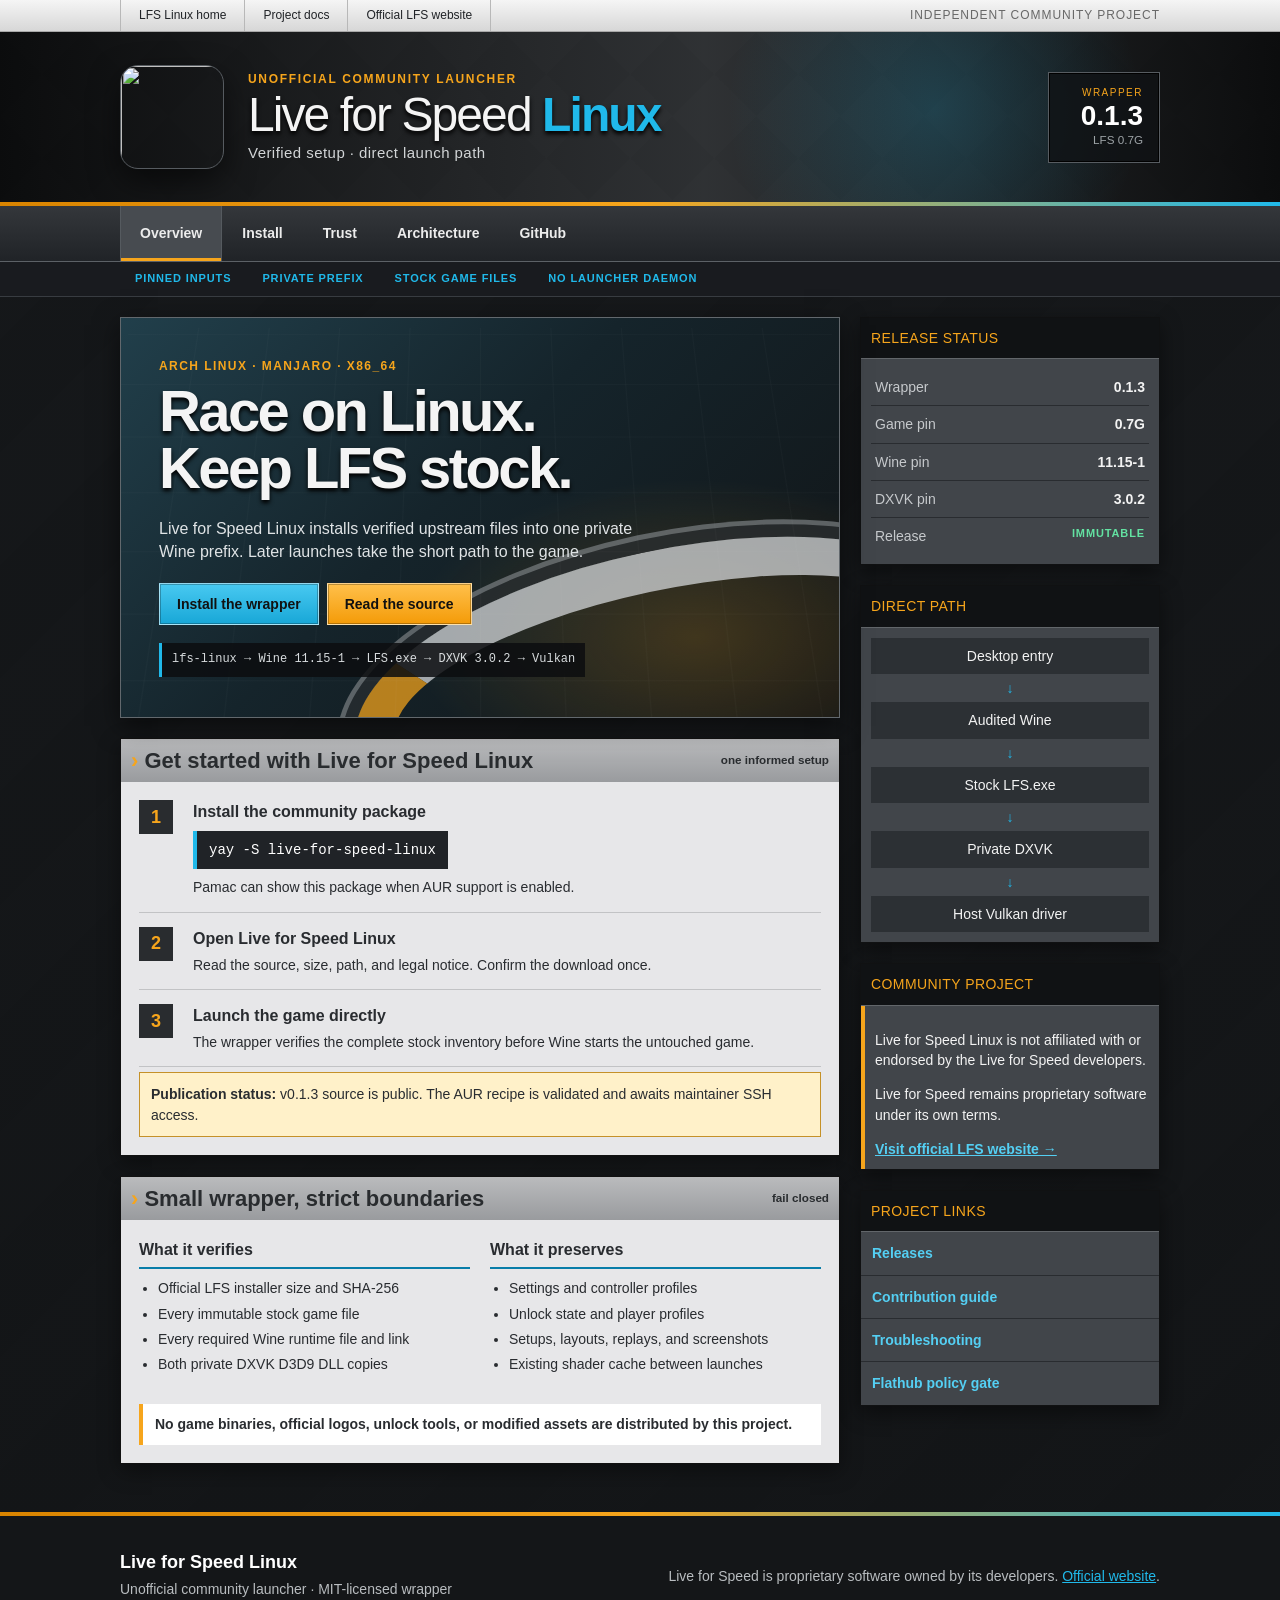
==== website/index.html @ 07928a51 "chore: finalize Live for Speed Linux identity" ====
<!doctype html>
<html lang="en">
<head>
  <meta charset="utf-8">
  <meta name="viewport" content="width=device-width, initial-scale=1">
  <meta name="description" content="Live for Speed Linux is an unofficial community launcher for the untouched Live for Speed build, with verified Wine and DXVK files.">
  <title>Live for Speed Linux — verified community launcher</title>
  <link rel="icon" href="icon.svg" type="image/svg+xml">
  <link rel="stylesheet" href="styles.css">
</head>
<body>
  <div class="utility-bar">
    <div class="shell utility-links">
      <a href="#top">LFS Linux home</a>
      <a href="https://github.com/mitzracing/live-for-speed-linux">Project docs</a>
      <a href="https://www.lfs.net/">Official LFS website</a>
      <span class="utility-note">Independent community project</span>
    </div>
  </div>

  <header class="masthead">
    <div class="shell masthead-inner">
      <a class="brand" href="#top" aria-label="Live for Speed Linux home">
        <img src="icon.svg" width="104" height="104" alt="">
        <span class="brand-copy">
          <span class="brand-kicker">Unofficial community launcher</span>
          <span class="brand-name">Live for Speed <strong>Linux</strong></span>
          <span class="brand-detail">Verified setup · direct launch path</span>
        </span>
      </a>
      <div class="release-chip" aria-label="Current release">
        <span>WRAPPER</span>
        <strong>0.1.3</strong>
        <small>LFS 0.7G</small>
      </div>
    </div>
  </header>
  <div class="accent-line" aria-hidden="true"></div>

  <nav class="primary-nav" aria-label="Primary navigation">
    <div class="shell nav-row">
      <a class="active" href="#top">Overview</a>
      <a href="#install">Install</a>
      <a href="#trust">Trust</a>
      <a href="https://github.com/mitzracing/live-for-speed-linux/blob/main/docs/ARCHITECTURE.md">Architecture</a>
      <a href="https://github.com/mitzracing/live-for-speed-linux">GitHub</a>
    </div>
  </nav>
  <nav class="sub-nav" aria-label="Project highlights">
    <div class="shell nav-row">
      <span>PINNED INPUTS</span>
      <span>PRIVATE PREFIX</span>
      <span>STOCK GAME FILES</span>
      <span>NO LAUNCHER DAEMON</span>
    </div>
  </nav>

  <main id="top" class="shell page-grid">
    <div class="main-column">
      <section class="race-card" aria-labelledby="hero-title">
        <div class="track-lines" aria-hidden="true"></div>
        <div class="hero-copy">
          <p class="eyebrow">Arch Linux · Manjaro · x86_64</p>
          <h1 id="hero-title">Race on Linux.<br>Keep LFS stock.</h1>
          <p>Live for Speed Linux installs verified upstream files into one private Wine prefix. Later launches take the short path to the game.</p>
          <div class="hero-actions">
            <a class="button blue" href="#install">Install the wrapper</a>
            <a class="button orange" href="https://github.com/mitzracing/live-for-speed-linux">Read the source</a>
          </div>
          <code class="route">lfs-linux → Wine 11.15-1 → LFS.exe → DXVK 3.0.2 → Vulkan</code>
        </div>
      </section>

      <section class="content-panel" id="install">
        <header class="panel-heading">
          <h2><span>›</span> Get started with Live for Speed Linux</h2>
          <small>one informed setup</small>
        </header>
        <div class="panel-body install-steps">
          <article>
            <span class="step-number">1</span>
            <div>
              <h3>Install the community package</h3>
              <pre><code>yay -S live-for-speed-linux</code></pre>
              <p>Pamac can show this package when AUR support is enabled.</p>
            </div>
          </article>
          <article>
            <span class="step-number">2</span>
            <div>
              <h3>Open Live for Speed Linux</h3>
              <p>Read the source, size, path, and legal notice. Confirm the download once.</p>
            </div>
          </article>
          <article>
            <span class="step-number">3</span>
            <div>
              <h3>Launch the game directly</h3>
              <p>The wrapper verifies the complete stock inventory before Wine starts the untouched game.</p>
            </div>
          </article>
          <p class="publication"><strong>Publication status:</strong> v0.1.3 source is public. The AUR recipe is validated and awaits maintainer SSH access.</p>
        </div>
      </section>

      <section class="content-panel" id="trust">
        <header class="panel-heading">
          <h2><span>›</span> Small wrapper, strict boundaries</h2>
          <small>fail closed</small>
        </header>
        <div class="panel-body boundary-grid">
          <div>
            <h3>What it verifies</h3>
            <ul>
              <li>Official LFS installer size and SHA-256</li>
              <li>Every immutable stock game file</li>
              <li>Every required Wine runtime file and link</li>
              <li>Both private DXVK D3D9 DLL copies</li>
            </ul>
          </div>
          <div>
            <h3>What it preserves</h3>
            <ul>
              <li>Settings and controller profiles</li>
              <li>Unlock state and player profiles</li>
              <li>Setups, layouts, replays, and screenshots</li>
              <li>Existing shader cache between launches</li>
            </ul>
          </div>
          <p class="boundary-note">No game binaries, official logos, unlock tools, or modified assets are distributed by this project.</p>
        </div>
      </section>
    </div>

    <aside class="side-column" aria-label="Project status">
      <section class="side-panel">
        <h2>RELEASE STATUS</h2>
        <div class="side-body status-list">
          <p><span>Wrapper</span><strong>0.1.3</strong></p>
          <p><span>Game pin</span><strong>0.7G</strong></p>
          <p><span>Wine pin</span><strong>11.15-1</strong></p>
          <p><span>DXVK pin</span><strong>3.0.2</strong></p>
          <p><span>Release</span><strong class="ok">IMMUTABLE</strong></p>
        </div>
      </section>

      <section class="side-panel">
        <h2>DIRECT PATH</h2>
        <div class="side-body path-list">
          <span>Desktop entry</span>
          <i aria-hidden="true">↓</i>
          <span>Audited Wine</span>
          <i aria-hidden="true">↓</i>
          <span>Stock LFS.exe</span>
          <i aria-hidden="true">↓</i>
          <span>Private DXVK</span>
          <i aria-hidden="true">↓</i>
          <span>Host Vulkan driver</span>
        </div>
      </section>

      <section class="side-panel legal-panel">
        <h2>COMMUNITY PROJECT</h2>
        <div class="side-body">
          <p>Live for Speed Linux is not affiliated with or endorsed by the Live for Speed developers.</p>
          <p>Live for Speed remains proprietary software under its own terms.</p>
          <a class="side-link" href="https://www.lfs.net/">Visit official LFS website →</a>
        </div>
      </section>

      <section class="side-panel">
        <h2>PROJECT LINKS</h2>
        <div class="side-body link-list">
          <a href="https://github.com/mitzracing/live-for-speed-linux/releases">Releases</a>
          <a href="https://github.com/mitzracing/live-for-speed-linux/blob/main/CONTRIBUTING.md">Contribution guide</a>
          <a href="https://github.com/mitzracing/live-for-speed-linux/blob/main/docs/TROUBLESHOOTING.md">Troubleshooting</a>
          <a href="https://github.com/mitzracing/live-for-speed-linux/blob/main/docs/FLATHUB.md">Flathub policy gate</a>
        </div>
      </section>
    </aside>
  </main>

  <footer>
    <div class="accent-line" aria-hidden="true"></div>
    <div class="shell footer-inner">
      <div>
        <strong>Live for Speed Linux</strong>
        <p>Unofficial community launcher · MIT-licensed wrapper</p>
      </div>
      <p>Live for Speed is proprietary software owned by its developers. <a href="https://www.lfs.net/">Official website</a>.</p>
    </div>
  </footer>
</body>
</html>
---- website/styles.css ----
:root {
  color-scheme: dark;
  --orange: #f6a51c;
  --orange-deep: #d98400;
  --cyan: #20b9ea;
  --cyan-deep: #087da9;
  --ink: #181a1d;
  --ink-soft: #24272b;
  --line: #555b61;
  --paper: #e7e7e9;
  --paper-dark: #a7a8aa;
  --text: #292c30;
  --muted: #777d83;
  --shell: 1040px;
}

* { box-sizing: border-box; }
html { scroll-behavior: smooth; }
body {
  margin: 0;
  background:
    linear-gradient(rgba(18, 20, 22, .88), rgba(18, 20, 22, .96)),
    repeating-linear-gradient(135deg, #31353a 0 80px, #282c30 80px 160px);
  color: #f4f4f4;
  font-family: Arial, Helvetica, sans-serif;
  font-size: 14px;
  line-height: 1.45;
}
a { color: inherit; }
.shell { width: min(calc(100% - 32px), var(--shell)); margin-inline: auto; }

.utility-bar {
  min-height: 31px;
  background: linear-gradient(#f5f5f5, #d7d7d7);
  border-bottom: 1px solid #a8a8a8;
  color: #202327;
  font-size: 12px;
}
.utility-links { display: flex; align-items: center; min-height: 31px; }
.utility-links a { padding: 7px 18px; border-right: 1px solid #b8b8b8; text-decoration: none; }
.utility-links a:first-child { border-left: 1px solid #b8b8b8; }
.utility-links a:hover, .utility-links a:focus-visible { background: #fff; color: #006c95; }
.utility-note { margin-left: auto; color: #686868; text-transform: uppercase; letter-spacing: .08em; }

.masthead {
  position: relative;
  overflow: hidden;
  background:
    linear-gradient(90deg, rgba(10, 11, 12, .95), rgba(48, 51, 54, .82) 55%, rgba(11, 12, 13, .96)),
    conic-gradient(from 45deg at 50% 50%, #222 0 25%, #2b2b2b 0 50%, #222 0 75%, #2b2b2b 0);
  background-size: auto, 84px 84px;
}
.masthead::after {
  position: absolute;
  inset: 0;
  background: radial-gradient(circle at 73% 45%, rgba(32, 185, 234, .2), transparent 22%);
  content: "";
  pointer-events: none;
}
.masthead-inner { position: relative; z-index: 1; display: flex; min-height: 170px; align-items: center; justify-content: space-between; }
.brand { display: flex; align-items: center; gap: 24px; text-decoration: none; }
.brand img { flex: 0 0 auto; border: 1px solid #565b60; border-radius: 18px; box-shadow: 0 12px 30px #0008; }
.brand-copy { display: grid; gap: 3px; }
.brand-kicker { color: var(--orange); font-size: 12px; font-weight: 700; letter-spacing: .14em; text-transform: uppercase; }
.brand-name { font-size: clamp(30px, 5vw, 48px); font-weight: 300; letter-spacing: -.04em; line-height: 1; text-shadow: 0 3px 4px #000; }
.brand-name strong { color: var(--cyan); font-weight: 800; }
.brand-detail { color: #d2d5d7; font-size: 15px; letter-spacing: .03em; }
.release-chip {
  display: grid;
  min-width: 112px;
  padding: 13px 16px;
  border: 1px solid #575c61;
  background: #101214cc;
  box-shadow: inset 0 0 0 1px #000;
  text-align: right;
}
.release-chip span { color: var(--orange); font-size: 10px; letter-spacing: .15em; }
.release-chip strong { color: #fff; font-size: 28px; line-height: 1.1; }
.release-chip small { color: #9da3a7; }
.accent-line { height: 4px; background: linear-gradient(90deg, var(--orange-deep), var(--orange) 50%, var(--cyan)); }

.primary-nav { background: linear-gradient(#34373b, #202327); border-bottom: 1px solid #5c6166; }
.nav-row { display: flex; align-items: stretch; }
.primary-nav a {
  padding: 17px 19px;
  border-inline: 1px solid transparent;
  color: #ececec;
  font-weight: 700;
  text-decoration: none;
}
.primary-nav a:hover, .primary-nav a:focus-visible, .primary-nav a.active {
  border-color: #555a5f;
  background: #474b50;
}
.primary-nav a.active { box-shadow: inset 0 -3px var(--orange); }
.sub-nav { background: #191b1f; border-bottom: 1px solid #383c41; }
.sub-nav .nav-row { gap: 31px; padding: 9px 15px; color: var(--cyan); font-size: 11px; font-weight: 700; letter-spacing: .08em; }

.page-grid { display: grid; grid-template-columns: minmax(0, 720px) 300px; gap: 20px; padding-block: 20px 48px; }
.main-column, .side-column { display: grid; align-content: start; gap: 20px; }
.race-card {
  position: relative;
  min-height: 330px;
  overflow: hidden;
  border: 1px solid #62686d;
  background:
    radial-gradient(ellipse at 80% 80%, rgba(246, 165, 28, .2), transparent 35%),
    linear-gradient(135deg, #213f4b, #15242b 45%, #111416);
  box-shadow: 0 8px 24px #0008;
}
.race-card::before {
  position: absolute;
  width: 560px;
  height: 185px;
  right: -150px;
  bottom: -98px;
  border: 40px solid #dadde0;
  border-left-color: var(--orange);
  border-radius: 50%;
  box-shadow: 0 0 0 13px #2a2e31, 0 0 0 18px #787d80;
  content: "";
  transform: rotate(-12deg);
  opacity: .72;
}
.track-lines {
  position: absolute;
  inset: 0;
  background:
    repeating-linear-gradient(90deg, transparent 0 71px, rgba(255,255,255,.04) 72px),
    repeating-linear-gradient(0deg, transparent 0 55px, rgba(255,255,255,.035) 56px);
  transform: perspective(500px) rotateX(14deg) scale(1.08);
}
.hero-copy { position: relative; z-index: 1; width: min(570px, 90%); padding: 40px 38px; }
.eyebrow { margin: 0 0 8px; color: var(--orange); font-size: 12px; font-weight: 800; letter-spacing: .12em; text-transform: uppercase; }
h1 { margin: 0; font-size: clamp(36px, 7vw, 58px); letter-spacing: -.045em; line-height: .98; text-shadow: 0 3px 4px #000; }
.hero-copy > p:not(.eyebrow) { max-width: 520px; margin: 20px 0; color: #e0e4e6; font-size: 16px; }
.hero-actions { display: flex; flex-wrap: wrap; gap: 8px; }
.button { padding: 10px 17px; border: 1px solid #fff8; box-shadow: inset 0 0 0 1px #0004; color: #111; font-weight: 800; text-decoration: none; }
.button.blue { background: linear-gradient(#48c9f1, #18a7d7); }
.button.orange { background: linear-gradient(#ffc04b, #f49b08); }
.button:hover, .button:focus-visible { filter: brightness(1.12); }
.route { display: block; width: max-content; max-width: 100%; margin-top: 18px; padding: 8px 10px; overflow-x: auto; border-left: 3px solid var(--cyan); background: #0c0e10d9; color: #d8dcde; font-size: 12px; }

.content-panel { border: 1px solid #111; box-shadow: 0 7px 20px #0006; }
.panel-heading { display: flex; min-height: 43px; align-items: center; justify-content: space-between; padding: 6px 10px; background: linear-gradient(#babbbd, #999b9e); color: #292c2f; }
.panel-heading h2 { margin: 0; font-size: 22px; line-height: 1.15; }
.panel-heading h2 span { color: var(--orange); }
.panel-heading small { font-weight: 700; }
.panel-body { padding: 18px; background: var(--paper); color: var(--text); }
.install-steps { display: grid; gap: 0; }
.install-steps article { display: grid; grid-template-columns: 42px 1fr; gap: 12px; padding: 14px 0; border-bottom: 1px solid #c2c3c5; }
.install-steps article:first-child { padding-top: 0; }
.step-number { display: grid; width: 34px; height: 34px; place-items: center; background: #292c2f; color: var(--orange); font-size: 18px; font-weight: 800; }
.panel-body h3 { margin: 0 0 5px; font-size: 16px; }
.panel-body p { margin: 5px 0 0; }
pre { width: max-content; max-width: 100%; margin: 8px 0; padding: 9px 12px; overflow-x: auto; border-left: 4px solid var(--cyan); background: #202327; color: #fff; }
.publication { padding: 11px; border: 1px solid #c59128; background: #fff1c9; }
.boundary-grid { display: grid; grid-template-columns: 1fr 1fr; gap: 20px; }
.boundary-grid h3 { border-bottom: 2px solid var(--cyan-deep); padding-bottom: 6px; }
.boundary-grid ul { margin: 9px 0 0; padding-left: 19px; }
.boundary-grid li { margin-block: 5px; }
.boundary-note { grid-column: 1 / -1; padding: 10px 12px; border-left: 4px solid var(--orange); background: #fff; font-weight: 700; }

.side-panel { border: 1px solid #101112; box-shadow: 0 7px 20px #0007; }
.side-panel h2 { margin: 0; padding: 10px; border-bottom: 1px solid #62666a; background: #101214; color: var(--orange); font-size: 14px; font-weight: 500; letter-spacing: .03em; }
.side-body { padding: 10px; background: #41454a; color: #f3f3f3; }
.status-list p { display: flex; justify-content: space-between; margin: 0; padding: 8px 4px; border-bottom: 1px solid #292c30; }
.status-list p:last-child { border: 0; }
.status-list span { color: #c6c9cc; }
.status-list .ok { color: #63e2a2; font-size: 11px; letter-spacing: .08em; }
.path-list { display: grid; justify-items: center; gap: 4px; }
.path-list span { width: 100%; padding: 8px; background: #2c3034; text-align: center; }
.path-list i { color: var(--cyan); font-style: normal; }
.legal-panel .side-body { border-left: 4px solid var(--orange); }
.side-link, .link-list a { color: #54cff3; font-weight: 700; }
.link-list { display: grid; padding: 0; }
.link-list a { padding: 11px; border-bottom: 1px solid #292c30; text-decoration: none; }
.link-list a:last-child { border-bottom: 0; }
.link-list a:hover, .link-list a:focus-visible { background: #50555a; color: #fff; }

footer { background: #141618; }
.footer-inner { display: flex; min-height: 120px; align-items: center; justify-content: space-between; gap: 30px; color: #b9bdc0; }
.footer-inner strong { color: #fff; font-size: 18px; }
.footer-inner p { max-width: 520px; margin: 4px 0; }
.footer-inner a { color: var(--cyan); }

:focus-visible { outline: 3px solid #fff; outline-offset: 3px; }
@media (max-width: 760px) {
  .page-grid { grid-template-columns: 1fr; }
  .side-column { grid-template-columns: repeat(2, minmax(0, 1fr)); }
  .utility-note { display: none; }
  .sub-nav .nav-row { overflow-x: auto; white-space: nowrap; }
}
@media (max-width: 640px) {
  .shell { width: min(calc(100% - 20px), var(--shell)); }
  .utility-links a { padding-inline: 8px; }
  .utility-links a:first-child { display: none; }
  .masthead-inner { min-height: 140px; }
  .brand { gap: 12px; }
  .brand img { width: 66px; height: 66px; border-radius: 12px; }
  .brand-kicker, .brand-detail { font-size: 9px; }
  .brand-name { font-size: clamp(23px, 8vw, 34px); }
  .release-chip { display: none; }
  .primary-nav .nav-row { overflow-x: auto; }
  .primary-nav a { flex: 0 0 auto; padding: 13px 14px; }
  .sub-nav .nav-row { gap: 20px; }
  .page-grid { padding-top: 10px; }
  .race-card { min-height: 370px; }
  .hero-copy { width: 100%; padding: 32px 22px; }
  h1 { font-size: 43px; }
  .route { font-size: 10px; }
  .panel-heading { align-items: flex-start; }
  .panel-heading h2 { font-size: 18px; }
  .panel-heading small { display: none; }
  .boundary-grid, .side-column { grid-template-columns: 1fr; }
  .footer-inner { display: grid; padding-block: 28px; }
}
@media (prefers-reduced-motion: reduce) {
  html { scroll-behavior: auto; }
  *, *::before, *::after { transition: none !important; }
}
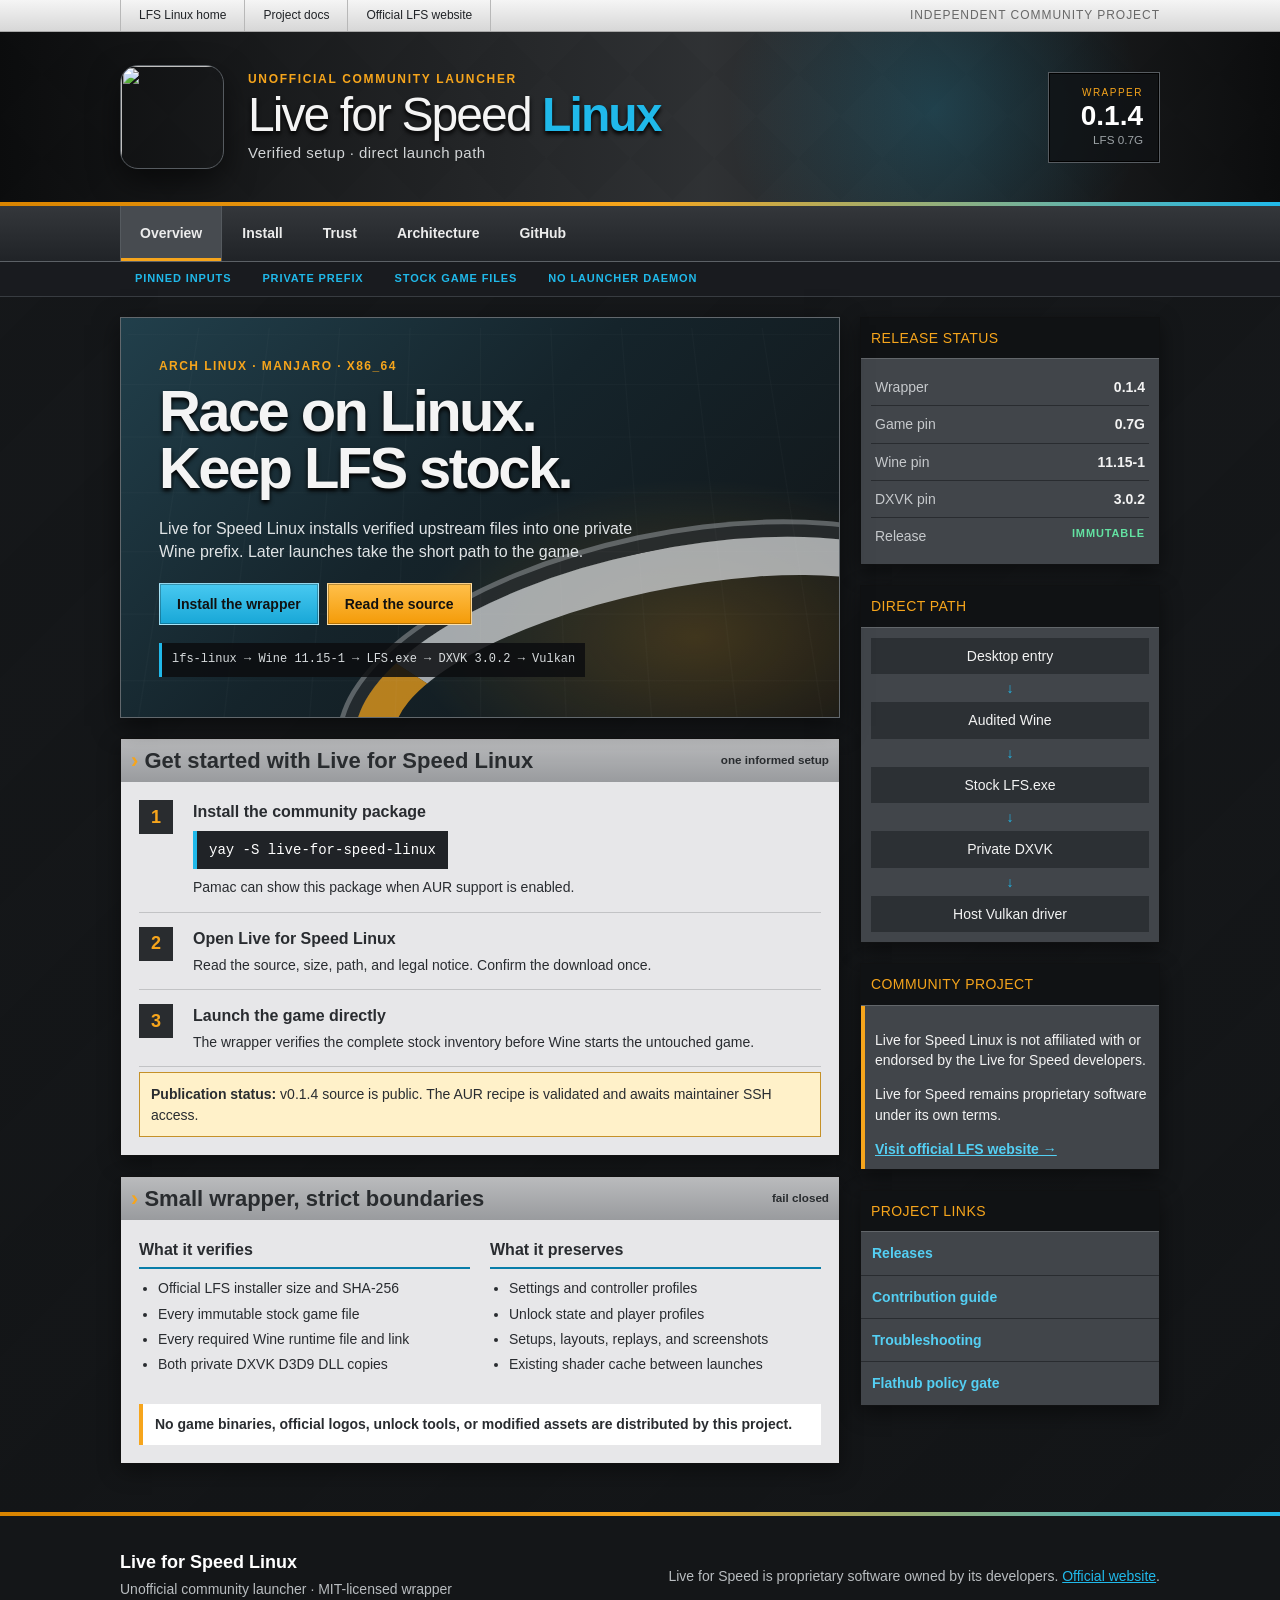
==== commit 09e5acca: "chore: add Velocity L icon" ====
--- a/website/index.html
+++ b/website/index.html
@@ -30,7 +30,7 @@
       </a>
       <div class="release-chip" aria-label="Current release">
         <span>WRAPPER</span>
-        <strong>0.1.3</strong>
+        <strong>0.1.4</strong>
         <small>LFS 0.7G</small>
       </div>
     </div>
@@ -99,7 +99,7 @@
               <p>The wrapper verifies the complete stock inventory before Wine starts the untouched game.</p>
             </div>
           </article>
-          <p class="publication"><strong>Publication status:</strong> v0.1.3 source is public. The AUR recipe is validated and awaits maintainer SSH access.</p>
+          <p class="publication"><strong>Publication status:</strong> v0.1.4 source is public. The AUR recipe is validated and awaits maintainer SSH access.</p>
         </div>
       </section>
 
@@ -136,7 +136,7 @@
       <section class="side-panel">
         <h2>RELEASE STATUS</h2>
         <div class="side-body status-list">
-          <p><span>Wrapper</span><strong>0.1.3</strong></p>
+          <p><span>Wrapper</span><strong>0.1.4</strong></p>
           <p><span>Game pin</span><strong>0.7G</strong></p>
           <p><span>Wine pin</span><strong>11.15-1</strong></p>
           <p><span>DXVK pin</span><strong>3.0.2</strong></p>
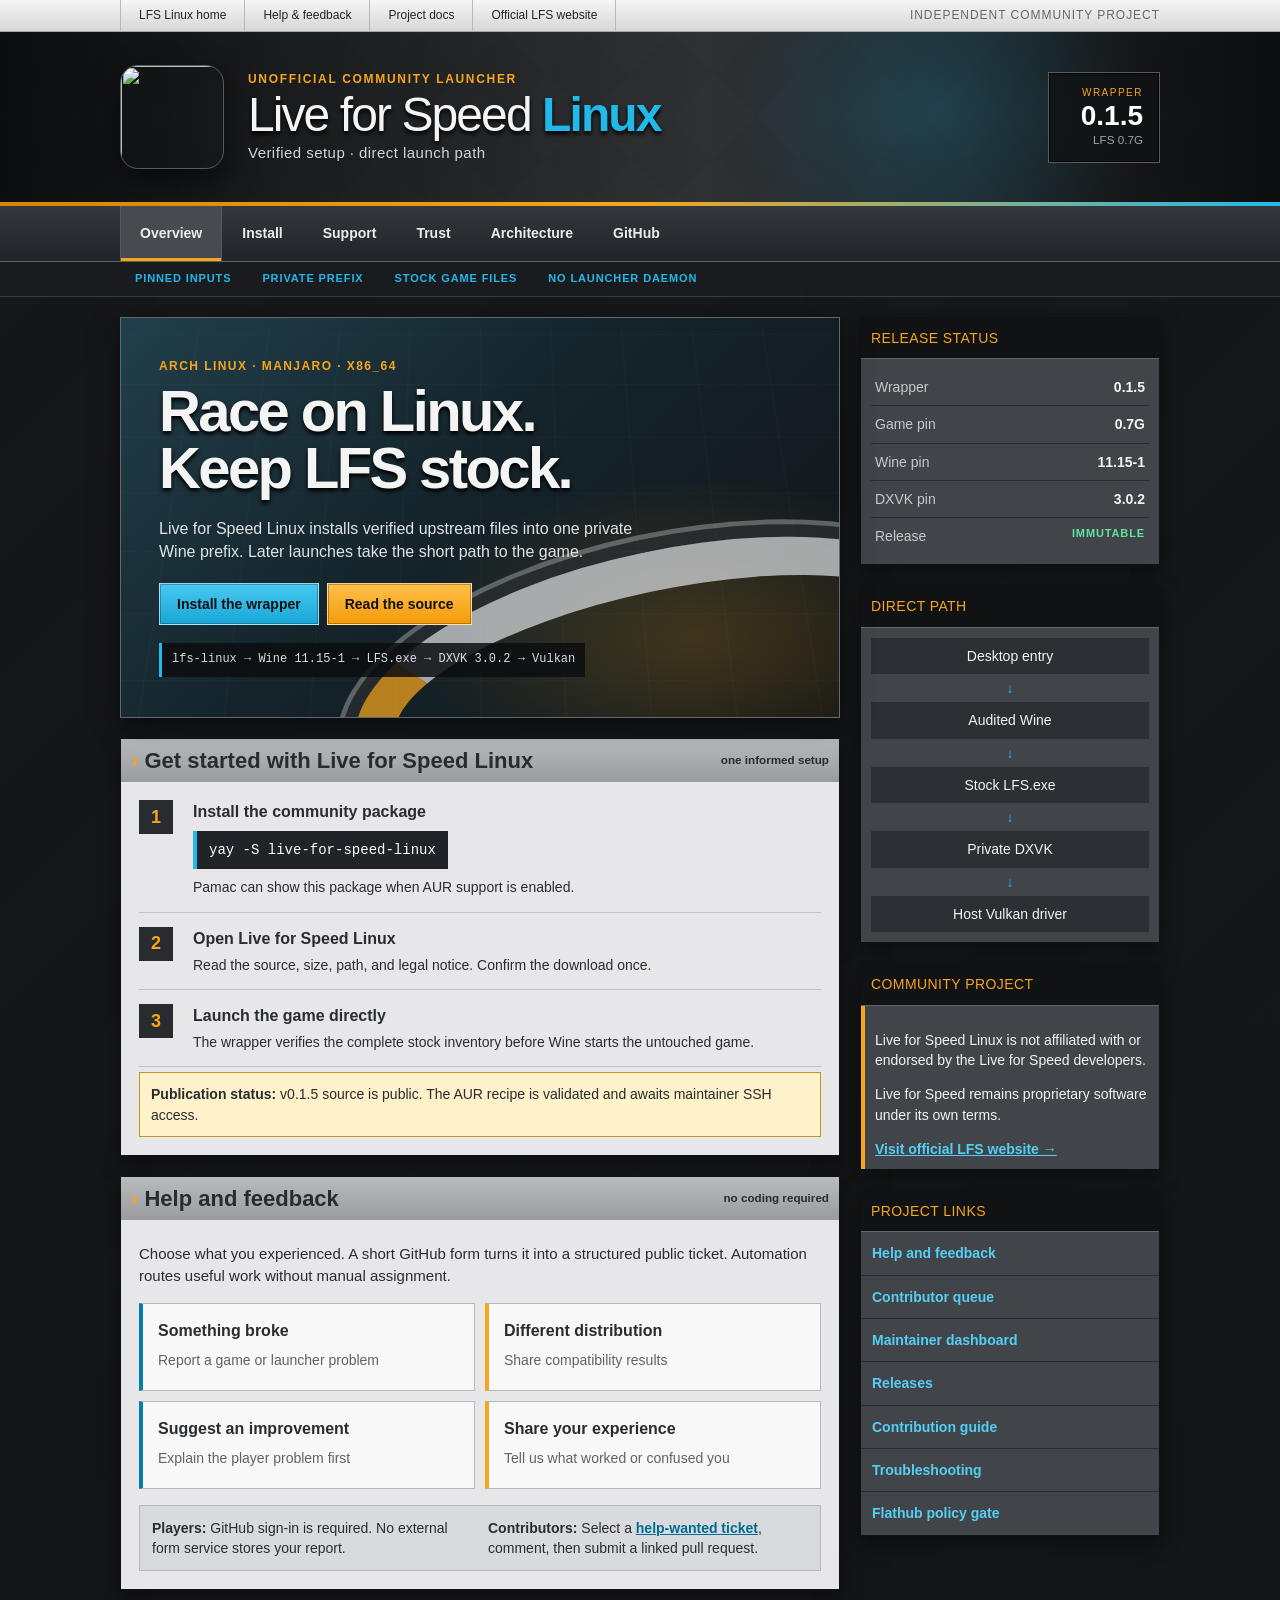
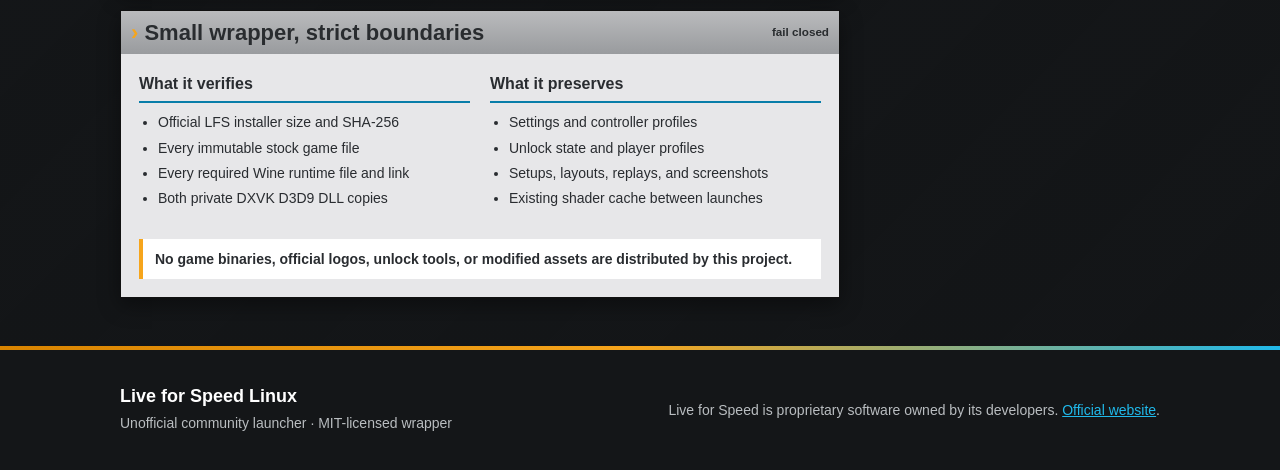
==== commit 03874b30: "feat: add GitHub-native support queue" ====
--- a/website/index.html
+++ b/website/index.html
@@ -12,6 +12,7 @@
   <div class="utility-bar">
     <div class="shell utility-links">
       <a href="#top">LFS Linux home</a>
+      <a href="#support">Help &amp; feedback</a>
       <a href="https://github.com/mitzracing/live-for-speed-linux">Project docs</a>
       <a href="https://www.lfs.net/">Official LFS website</a>
       <span class="utility-note">Independent community project</span>
@@ -30,7 +31,7 @@
       </a>
       <div class="release-chip" aria-label="Current release">
         <span>WRAPPER</span>
-        <strong>0.1.4</strong>
+        <strong>0.1.5</strong>
         <small>LFS 0.7G</small>
       </div>
     </div>
@@ -41,6 +42,7 @@
     <div class="shell nav-row">
       <a class="active" href="#top">Overview</a>
       <a href="#install">Install</a>
+      <a href="#support">Support</a>
       <a href="#trust">Trust</a>
       <a href="https://github.com/mitzracing/live-for-speed-linux/blob/main/docs/ARCHITECTURE.md">Architecture</a>
       <a href="https://github.com/mitzracing/live-for-speed-linux">GitHub</a>
@@ -99,7 +101,39 @@
               <p>The wrapper verifies the complete stock inventory before Wine starts the untouched game.</p>
             </div>
           </article>
-          <p class="publication"><strong>Publication status:</strong> v0.1.4 source is public. The AUR recipe is validated and awaits maintainer SSH access.</p>
+          <p class="publication"><strong>Publication status:</strong> v0.1.5 source is public. The AUR recipe is validated and awaits maintainer SSH access.</p>
+        </div>
+      </section>
+
+      <section class="content-panel" id="support">
+        <header class="panel-heading">
+          <h2><span>›</span> Help and feedback</h2>
+          <small>no coding required</small>
+        </header>
+        <div class="panel-body support-body">
+          <p class="support-lede">Choose what you experienced. A short GitHub form turns it into a structured public ticket. Automation routes useful work without manual assignment.</p>
+          <div class="support-grid">
+            <a class="support-card" href="https://github.com/mitzracing/live-for-speed-linux/issues/new?template=bug.yml">
+              <strong>Something broke</strong>
+              <span>Report a game or launcher problem</span>
+            </a>
+            <a class="support-card" href="https://github.com/mitzracing/live-for-speed-linux/issues/new?template=compatibility.yml">
+              <strong>Different distribution</strong>
+              <span>Share compatibility results</span>
+            </a>
+            <a class="support-card" href="https://github.com/mitzracing/live-for-speed-linux/issues/new?template=feature.yml">
+              <strong>Suggest an improvement</strong>
+              <span>Explain the player problem first</span>
+            </a>
+            <a class="support-card" href="https://github.com/mitzracing/live-for-speed-linux/issues/new?template=feedback.yml">
+              <strong>Share your experience</strong>
+              <span>Tell us what worked or confused you</span>
+            </a>
+          </div>
+          <div class="queue-strip">
+            <p><strong>Players:</strong> GitHub sign-in is required. No external form service stores your report.</p>
+            <p><strong>Contributors:</strong> Select a <a href="https://github.com/mitzracing/live-for-speed-linux/issues?q=is%3Aissue+is%3Aopen+label%3A%22help+wanted%22">help-wanted ticket</a>, comment, then submit a linked pull request.</p>
+          </div>
         </div>
       </section>
 
@@ -136,7 +170,7 @@
       <section class="side-panel">
         <h2>RELEASE STATUS</h2>
         <div class="side-body status-list">
-          <p><span>Wrapper</span><strong>0.1.4</strong></p>
+          <p><span>Wrapper</span><strong>0.1.5</strong></p>
           <p><span>Game pin</span><strong>0.7G</strong></p>
           <p><span>Wine pin</span><strong>11.15-1</strong></p>
           <p><span>DXVK pin</span><strong>3.0.2</strong></p>
@@ -171,6 +205,9 @@
       <section class="side-panel">
         <h2>PROJECT LINKS</h2>
         <div class="side-body link-list">
+          <a href="https://github.com/mitzracing/live-for-speed-linux/blob/main/SUPPORT.md">Help and feedback</a>
+          <a href="https://github.com/mitzracing/live-for-speed-linux/issues?q=is%3Aissue+is%3Aopen+label%3A%22help+wanted%22">Contributor queue</a>
+          <a href="https://github.com/mitzracing/live-for-speed-linux/blob/main/docs/TRIAGE.md">Maintainer dashboard</a>
           <a href="https://github.com/mitzracing/live-for-speed-linux/releases">Releases</a>
           <a href="https://github.com/mitzracing/live-for-speed-linux/blob/main/CONTRIBUTING.md">Contribution guide</a>
           <a href="https://github.com/mitzracing/live-for-speed-linux/blob/main/docs/TROUBLESHOOTING.md">Troubleshooting</a>
--- a/website/styles.css
+++ b/website/styles.css
@@ -155,6 +155,17 @@
 .panel-body p { margin: 5px 0 0; }
 pre { width: max-content; max-width: 100%; margin: 8px 0; padding: 9px 12px; overflow-x: auto; border-left: 4px solid var(--cyan); background: #202327; color: #fff; }
 .publication { padding: 11px; border: 1px solid #c59128; background: #fff1c9; }
+.support-body { display: grid; gap: 16px; }
+.support-lede { margin: 0; font-size: 15px; }
+.support-grid { display: grid; grid-template-columns: 1fr 1fr; gap: 10px; }
+.support-card { display: grid; gap: 4px; min-height: 88px; padding: 15px; border: 1px solid #b6b8bb; border-left: 4px solid var(--cyan-deep); background: #f8f8f9; color: var(--text); text-decoration: none; }
+.support-card:nth-child(2n) { border-left-color: var(--orange); }
+.support-card strong { font-size: 16px; }
+.support-card span { color: #5e646a; }
+.support-card:hover, .support-card:focus-visible { border-color: var(--cyan-deep); background: #fff; transform: translateY(-1px); }
+.queue-strip { display: grid; grid-template-columns: 1fr 1fr; gap: 16px; padding: 12px; border: 1px solid #b7b9bc; background: #d8dade; }
+.queue-strip p { margin: 0; }
+.queue-strip a { color: #006b91; font-weight: 700; }
 .boundary-grid { display: grid; grid-template-columns: 1fr 1fr; gap: 20px; }
 .boundary-grid h3 { border-bottom: 2px solid var(--cyan-deep); padding-bottom: 6px; }
 .boundary-grid ul { margin: 9px 0 0; padding-left: 19px; }
@@ -212,7 +223,7 @@
   .panel-heading { align-items: flex-start; }
   .panel-heading h2 { font-size: 18px; }
   .panel-heading small { display: none; }
-  .boundary-grid, .side-column { grid-template-columns: 1fr; }
+  .support-grid, .queue-strip, .boundary-grid, .side-column { grid-template-columns: 1fr; }
   .footer-inner { display: grid; padding-block: 28px; }
 }
 @media (prefers-reduced-motion: reduce) {
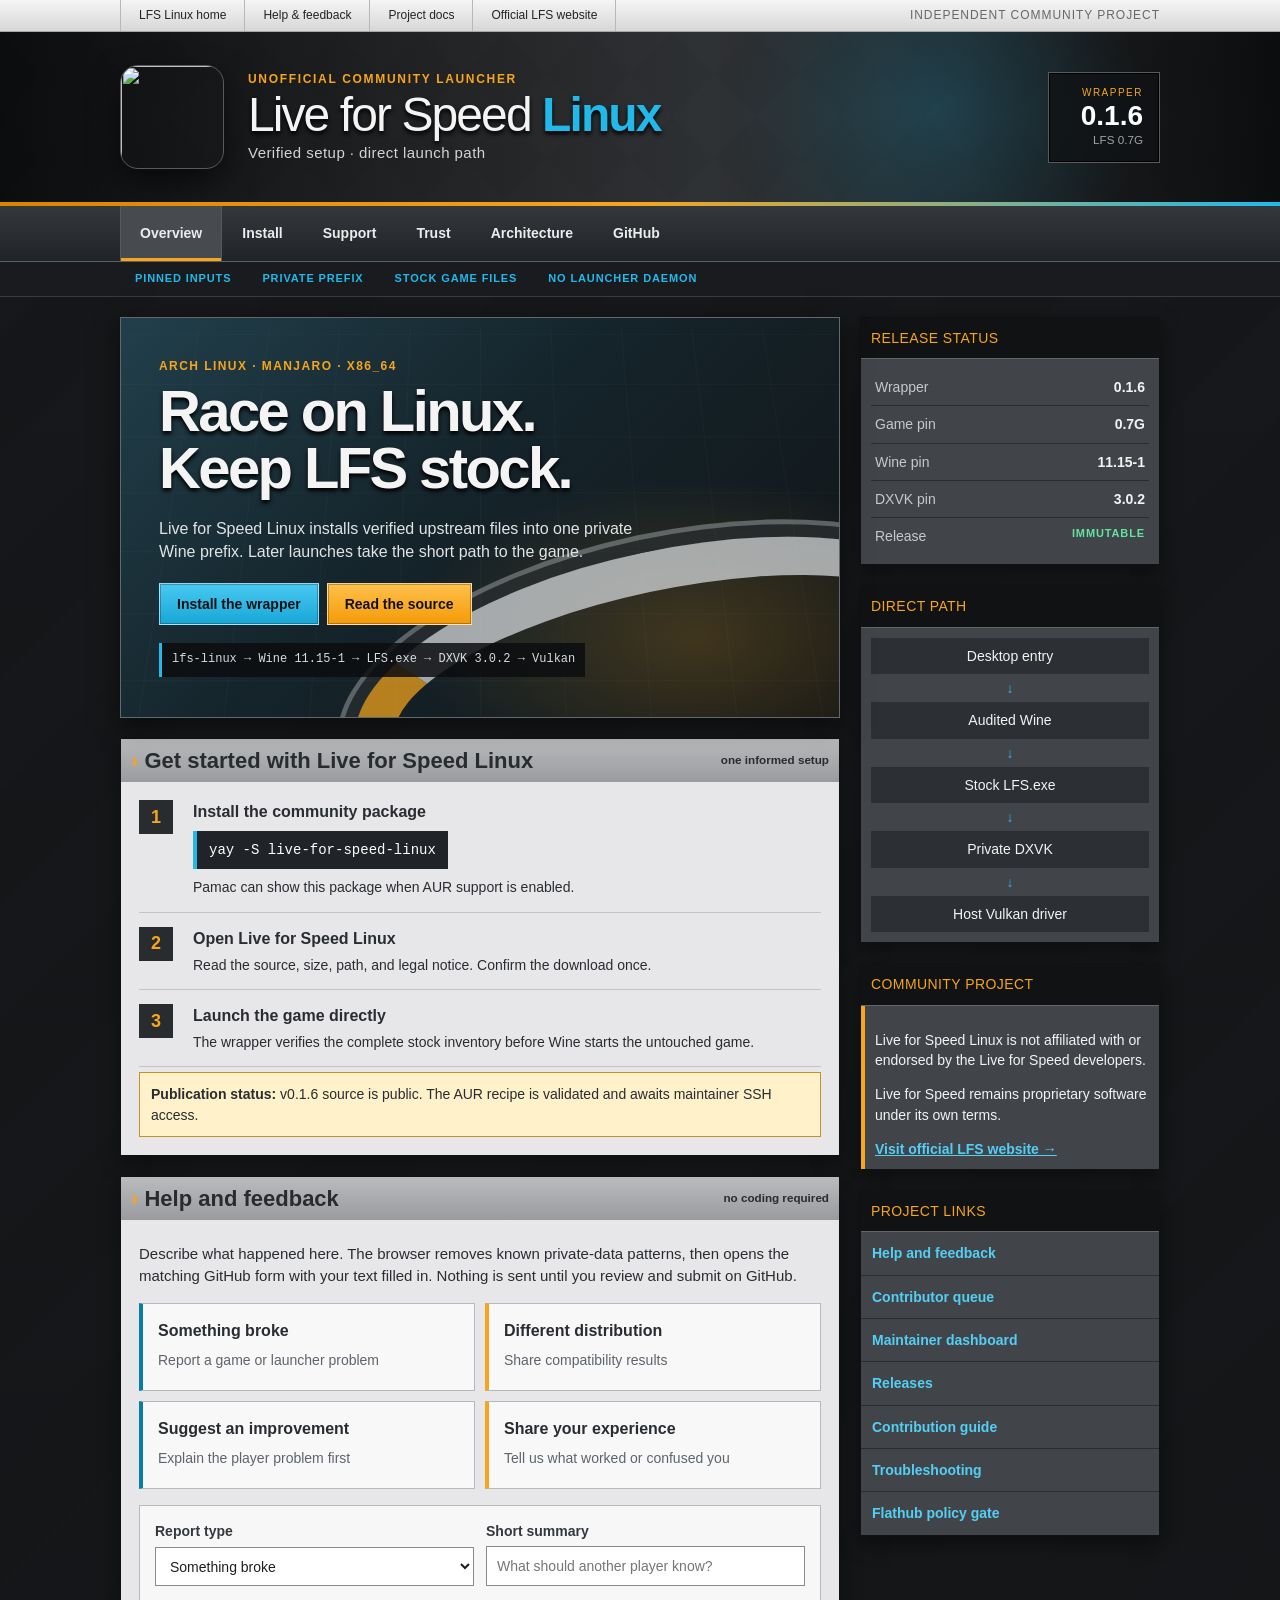
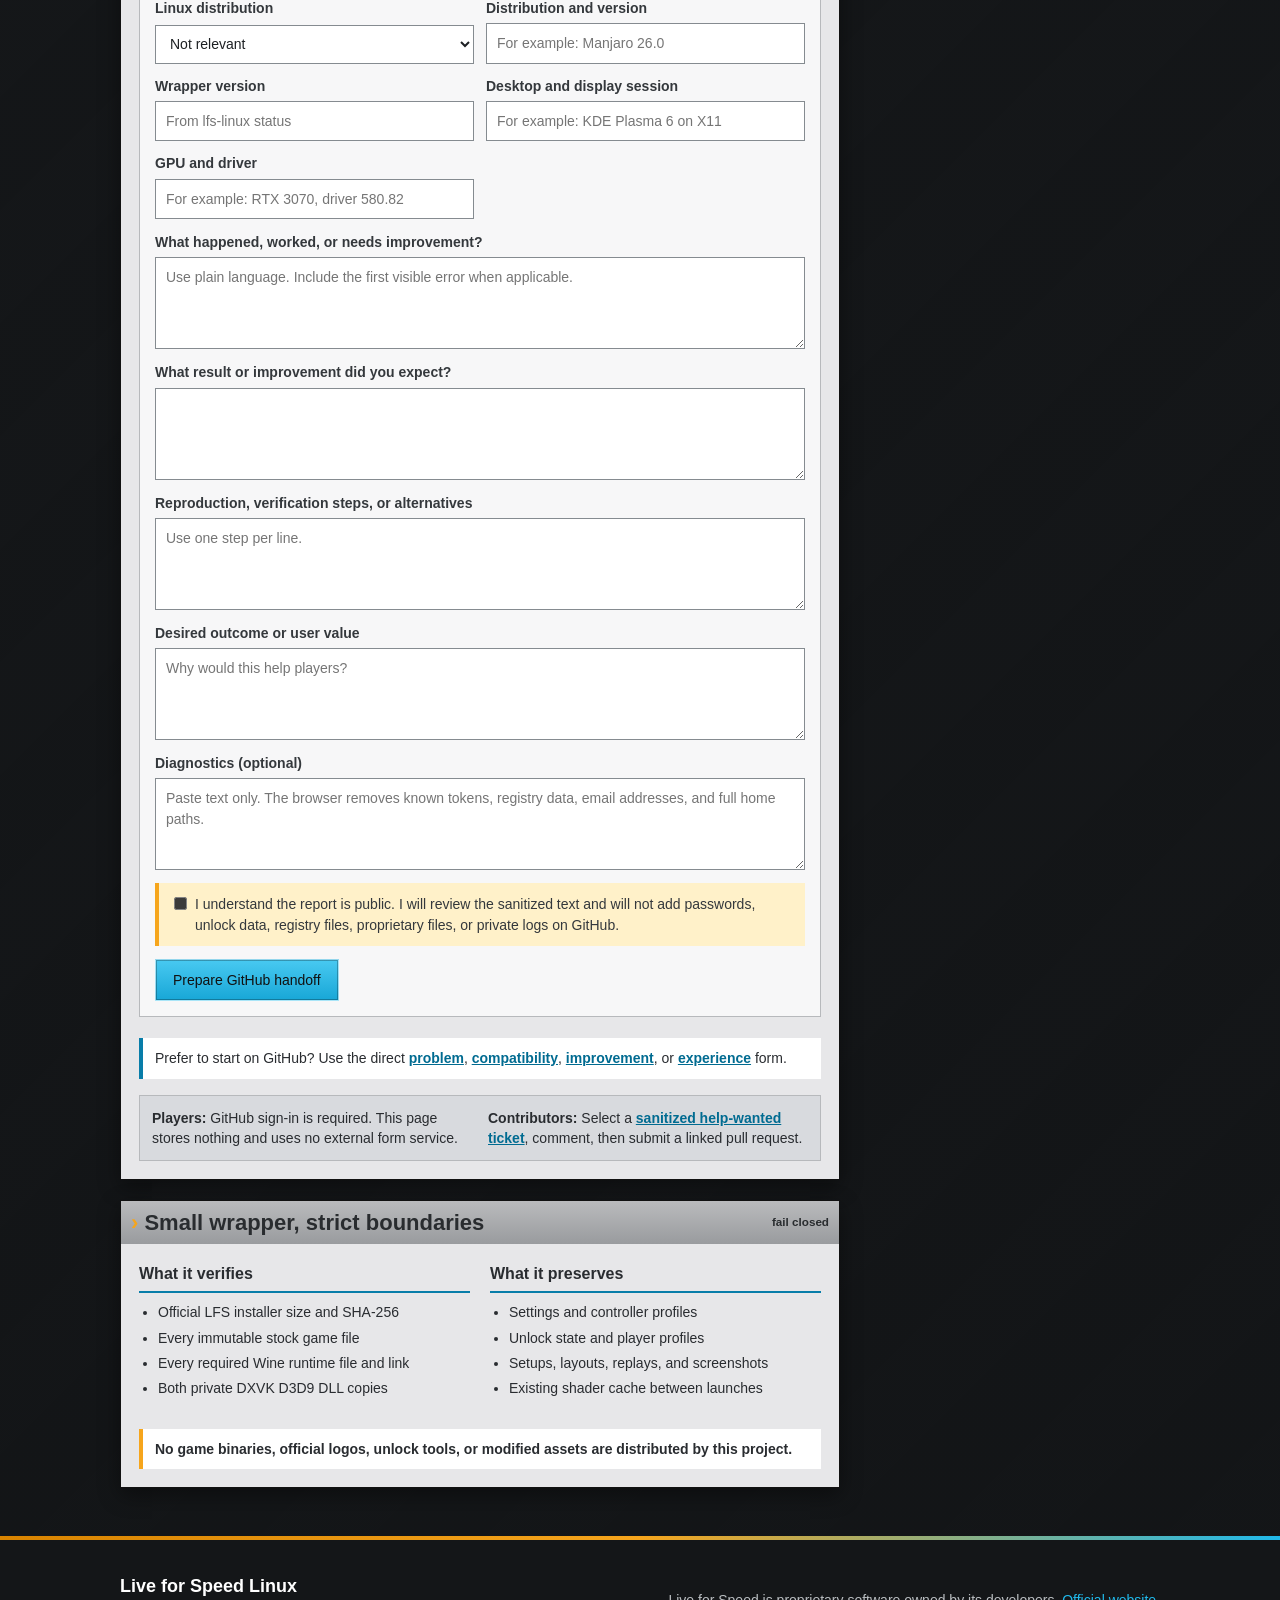
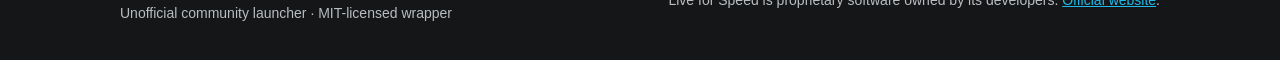
==== commit c1f3259b: "fix: complete secure support handoff" ====
--- a/website/index.html
+++ b/website/index.html
@@ -7,6 +7,7 @@
   <title>Live for Speed Linux — verified community launcher</title>
   <link rel="icon" href="icon.svg" type="image/svg+xml">
   <link rel="stylesheet" href="styles.css">
+  <script src="feedback.js" defer></script>
 </head>
 <body>
   <div class="utility-bar">
@@ -31,7 +32,7 @@
       </a>
       <div class="release-chip" aria-label="Current release">
         <span>WRAPPER</span>
-        <strong>0.1.5</strong>
+        <strong>0.1.6</strong>
         <small>LFS 0.7G</small>
       </div>
     </div>
@@ -101,7 +102,7 @@
               <p>The wrapper verifies the complete stock inventory before Wine starts the untouched game.</p>
             </div>
           </article>
-          <p class="publication"><strong>Publication status:</strong> v0.1.5 source is public. The AUR recipe is validated and awaits maintainer SSH access.</p>
+          <p class="publication"><strong>Publication status:</strong> v0.1.6 source is public. The AUR recipe is validated and awaits maintainer SSH access.</p>
         </div>
       </section>
 
@@ -111,28 +112,118 @@
           <small>no coding required</small>
         </header>
         <div class="panel-body support-body">
-          <p class="support-lede">Choose what you experienced. A short GitHub form turns it into a structured public ticket. Automation routes useful work without manual assignment.</p>
-          <div class="support-grid">
-            <a class="support-card" href="https://github.com/mitzracing/live-for-speed-linux/issues/new?template=bug.yml">
+          <p class="support-lede">Describe what happened here. The browser removes known private-data patterns, then opens the matching GitHub form with your text filled in. Nothing is sent until you review and submit on GitHub.</p>
+
+          <div class="support-grid" aria-label="Choose a report type">
+            <button class="support-card" type="button" data-feedback-kind="bug">
               <strong>Something broke</strong>
               <span>Report a game or launcher problem</span>
-            </a>
-            <a class="support-card" href="https://github.com/mitzracing/live-for-speed-linux/issues/new?template=compatibility.yml">
+            </button>
+            <button class="support-card" type="button" data-feedback-kind="compatibility">
               <strong>Different distribution</strong>
               <span>Share compatibility results</span>
-            </a>
-            <a class="support-card" href="https://github.com/mitzracing/live-for-speed-linux/issues/new?template=feature.yml">
+            </button>
+            <button class="support-card" type="button" data-feedback-kind="feature">
               <strong>Suggest an improvement</strong>
               <span>Explain the player problem first</span>
-            </a>
-            <a class="support-card" href="https://github.com/mitzracing/live-for-speed-linux/issues/new?template=feedback.yml">
+            </button>
+            <button class="support-card" type="button" data-feedback-kind="feedback">
               <strong>Share your experience</strong>
               <span>Tell us what worked or confused you</span>
-            </a>
-          </div>
+            </button>
+          </div>
+
+          <form id="feedback-form" class="feedback-form" action="#support">
+            <div class="form-grid">
+              <label>
+                Report type
+                <select id="kind" required>
+                  <option value="bug">Something broke</option>
+                  <option value="compatibility">Distribution compatibility</option>
+                  <option value="feature">Improvement request</option>
+                  <option value="feedback">General experience</option>
+                </select>
+              </label>
+              <label>
+                Short summary
+                <input id="summary" maxlength="100" autocomplete="off" required placeholder="What should another player know?">
+              </label>
+              <label>
+                Linux distribution
+                <select id="distribution">
+                  <option value="">Not relevant</option>
+                  <option>Arch Linux</option>
+                  <option>Manjaro Linux</option>
+                  <option>Another Arch-based distribution</option>
+                  <option>Debian or Ubuntu based</option>
+                  <option>Fedora based</option>
+                  <option>openSUSE based</option>
+                  <option>Another distribution</option>
+                </select>
+              </label>
+              <label>
+                Distribution and version
+                <input id="distributionVersion" maxlength="160" autocomplete="off" placeholder="For example: Manjaro 26.0">
+              </label>
+              <label data-package-method hidden>
+                Installation method
+                <input id="packageMethod" maxlength="160" autocomplete="off" placeholder="Source archive, AUR helper, or local package">
+              </label>
+              <label data-wrapper-version>
+                Wrapper version
+                <input id="wrapperVersion" maxlength="40" autocomplete="off" placeholder="From lfs-linux status">
+              </label>
+              <label>
+                Desktop and display session
+                <input id="desktop" maxlength="160" autocomplete="off" placeholder="For example: KDE Plasma 6 on X11">
+              </label>
+              <label>
+                GPU and driver
+                <input id="graphics" maxlength="160" autocomplete="off" placeholder="For example: RTX 3070, driver 580.82">
+              </label>
+            </div>
+            <label>
+              What happened, worked, or needs improvement?
+              <textarea id="details" maxlength="1800" required placeholder="Use plain language. Include the first visible error when applicable."></textarea>
+            </label>
+            <label>
+              What result or improvement did you expect?
+              <textarea id="expected" maxlength="1200" required></textarea>
+            </label>
+            <label>
+              Reproduction, verification steps, or alternatives
+              <textarea id="steps" maxlength="1800" placeholder="Use one step per line."></textarea>
+            </label>
+            <label>
+              Desired outcome or user value
+              <textarea id="value" maxlength="1000" placeholder="Why would this help players?"></textarea>
+            </label>
+            <label>
+              Diagnostics (optional)
+              <textarea id="diagnostics" maxlength="2500" spellcheck="false" placeholder="Paste text only. The browser removes known tokens, registry data, email addresses, and full home paths."></textarea>
+            </label>
+            <label class="safety-check">
+              <input type="checkbox" id="safety" value="confirmed" required>
+              I understand the report is public. I will review the sanitized text and will not add passwords, unlock data, registry files, proprietary files, or private logs on GitHub.
+            </label>
+            <button class="button blue prepare-button" type="submit">Prepare GitHub handoff</button>
+          </form>
+
+          <div id="feedback-result" class="feedback-result" aria-live="polite" hidden>
+            <p id="feedback-status"></p>
+            <a id="github-handoff" class="button orange" href="https://github.com/mitzracing/live-for-speed-linux/issues/new" target="_blank" rel="noopener">Review and submit on GitHub</a>
+            <details>
+              <summary>Review generated text</summary>
+              <pre id="report-preview"></pre>
+            </details>
+          </div>
+
+          <p class="direct-forms">Prefer to start on GitHub? Use the direct <a href="https://github.com/mitzracing/live-for-speed-linux/issues/new?template=bug.yml">problem</a>, <a href="https://github.com/mitzracing/live-for-speed-linux/issues/new?template=compatibility.yml">compatibility</a>, <a href="https://github.com/mitzracing/live-for-speed-linux/issues/new?template=feature.yml">improvement</a>, or <a href="https://github.com/mitzracing/live-for-speed-linux/issues/new?template=feedback.yml">experience</a> form.</p>
+          <noscript><p class="publication">JavaScript is disabled. Use one of the direct GitHub forms above and remove private data yourself.</p></noscript>
+
           <div class="queue-strip">
-            <p><strong>Players:</strong> GitHub sign-in is required. No external form service stores your report.</p>
-            <p><strong>Contributors:</strong> Select a <a href="https://github.com/mitzracing/live-for-speed-linux/issues?q=is%3Aissue+is%3Aopen+label%3A%22help+wanted%22">help-wanted ticket</a>, comment, then submit a linked pull request.</p>
+            <p><strong>Players:</strong> GitHub sign-in is required. This page stores nothing and uses no external form service.</p>
+            <p><strong>Contributors:</strong> Select a <a href="https://github.com/mitzracing/live-for-speed-linux/issues?q=is%3Aissue+is%3Aopen+label%3A%22help+wanted%22+-label%3A%22status%3Apossible-sensitive%22">sanitized help-wanted ticket</a>, comment, then submit a linked pull request.</p>
           </div>
         </div>
       </section>
@@ -170,7 +261,7 @@
       <section class="side-panel">
         <h2>RELEASE STATUS</h2>
         <div class="side-body status-list">
-          <p><span>Wrapper</span><strong>0.1.5</strong></p>
+          <p><span>Wrapper</span><strong>0.1.6</strong></p>
           <p><span>Game pin</span><strong>0.7G</strong></p>
           <p><span>Wine pin</span><strong>11.15-1</strong></p>
           <p><span>DXVK pin</span><strong>3.0.2</strong></p>
@@ -206,7 +297,7 @@
         <h2>PROJECT LINKS</h2>
         <div class="side-body link-list">
           <a href="https://github.com/mitzracing/live-for-speed-linux/blob/main/SUPPORT.md">Help and feedback</a>
-          <a href="https://github.com/mitzracing/live-for-speed-linux/issues?q=is%3Aissue+is%3Aopen+label%3A%22help+wanted%22">Contributor queue</a>
+          <a href="https://github.com/mitzracing/live-for-speed-linux/issues?q=is%3Aissue+is%3Aopen+label%3A%22help+wanted%22+-label%3A%22status%3Apossible-sensitive%22">Contributor queue</a>
           <a href="https://github.com/mitzracing/live-for-speed-linux/blob/main/docs/TRIAGE.md">Maintainer dashboard</a>
           <a href="https://github.com/mitzracing/live-for-speed-linux/releases">Releases</a>
           <a href="https://github.com/mitzracing/live-for-speed-linux/blob/main/CONTRIBUTING.md">Contribution guide</a>
--- a/website/styles.css
+++ b/website/styles.css
@@ -158,11 +158,32 @@
 .support-body { display: grid; gap: 16px; }
 .support-lede { margin: 0; font-size: 15px; }
 .support-grid { display: grid; grid-template-columns: 1fr 1fr; gap: 10px; }
-.support-card { display: grid; gap: 4px; min-height: 88px; padding: 15px; border: 1px solid #b6b8bb; border-left: 4px solid var(--cyan-deep); background: #f8f8f9; color: var(--text); text-decoration: none; }
+.support-card { display: grid; gap: 4px; min-height: 88px; padding: 15px; border: 1px solid #b6b8bb; border-left: 4px solid var(--cyan-deep); background: #f8f8f9; color: var(--text); font: inherit; text-align: left; text-decoration: none; cursor: pointer; }
 .support-card:nth-child(2n) { border-left-color: var(--orange); }
 .support-card strong { font-size: 16px; }
 .support-card span { color: #5e646a; }
 .support-card:hover, .support-card:focus-visible { border-color: var(--cyan-deep); background: #fff; transform: translateY(-1px); }
+.feedback-form { display: grid; gap: 13px; padding: 15px; border: 1px solid #b7b9bc; background: #f7f7f8; }
+.form-grid { display: grid; grid-template-columns: 1fr 1fr; gap: 12px; }
+.feedback-form label { display: grid; gap: 5px; color: #34383c; font-weight: 700; }
+.feedback-form input, .feedback-form select, .feedback-form textarea { width: 100%; min-width: 0; padding: 9px 10px; border: 1px solid #858b90; border-radius: 0; background: #fff; color: #1d2023; font: inherit; font-weight: 400; }
+.feedback-form textarea { min-height: 92px; resize: vertical; }
+.feedback-form input:focus, .feedback-form select:focus, .feedback-form textarea:focus { border-color: var(--cyan-deep); outline: 2px solid #20b9ea55; outline-offset: 1px; }
+.feedback-form [hidden] { display: none; }
+.safety-check { grid-template-columns: auto 1fr !important; align-items: start; padding: 11px; border-left: 4px solid var(--orange); background: #fff1c9; font-weight: 400 !important; }
+.safety-check input { width: auto; margin-top: 3px; }
+.prepare-button { justify-self: start; font: inherit; cursor: pointer; }
+.feedback-result { display: grid; gap: 12px; padding: 14px; border: 2px solid var(--cyan-deep); background: #fff; }
+.feedback-result[hidden] { display: none; }
+.feedback-result p { margin: 0; }
+.feedback-result p[data-state="redacted"] { padding-left: 10px; border-left: 4px solid var(--orange); }
+.feedback-result p[data-state="error"] { color: #8c1f16; font-weight: 700; }
+.feedback-result .button { justify-self: start; }
+.feedback-result details { border-top: 1px solid #c5c7c9; padding-top: 10px; }
+.feedback-result summary { color: #006b91; font-weight: 700; cursor: pointer; }
+.feedback-result pre { width: 100%; max-height: 320px; white-space: pre-wrap; overflow-wrap: anywhere; }
+.direct-forms { padding: 10px 12px; border-left: 4px solid var(--cyan-deep); background: #fff; }
+.direct-forms a { color: #006b91; font-weight: 700; }
 .queue-strip { display: grid; grid-template-columns: 1fr 1fr; gap: 16px; padding: 12px; border: 1px solid #b7b9bc; background: #d8dade; }
 .queue-strip p { margin: 0; }
 .queue-strip a { color: #006b91; font-weight: 700; }
@@ -223,7 +244,7 @@
   .panel-heading { align-items: flex-start; }
   .panel-heading h2 { font-size: 18px; }
   .panel-heading small { display: none; }
-  .support-grid, .queue-strip, .boundary-grid, .side-column { grid-template-columns: 1fr; }
+  .support-grid, .form-grid, .queue-strip, .boundary-grid, .side-column { grid-template-columns: 1fr; }
   .footer-inner { display: grid; padding-block: 28px; }
 }
 @media (prefers-reduced-motion: reduce) {
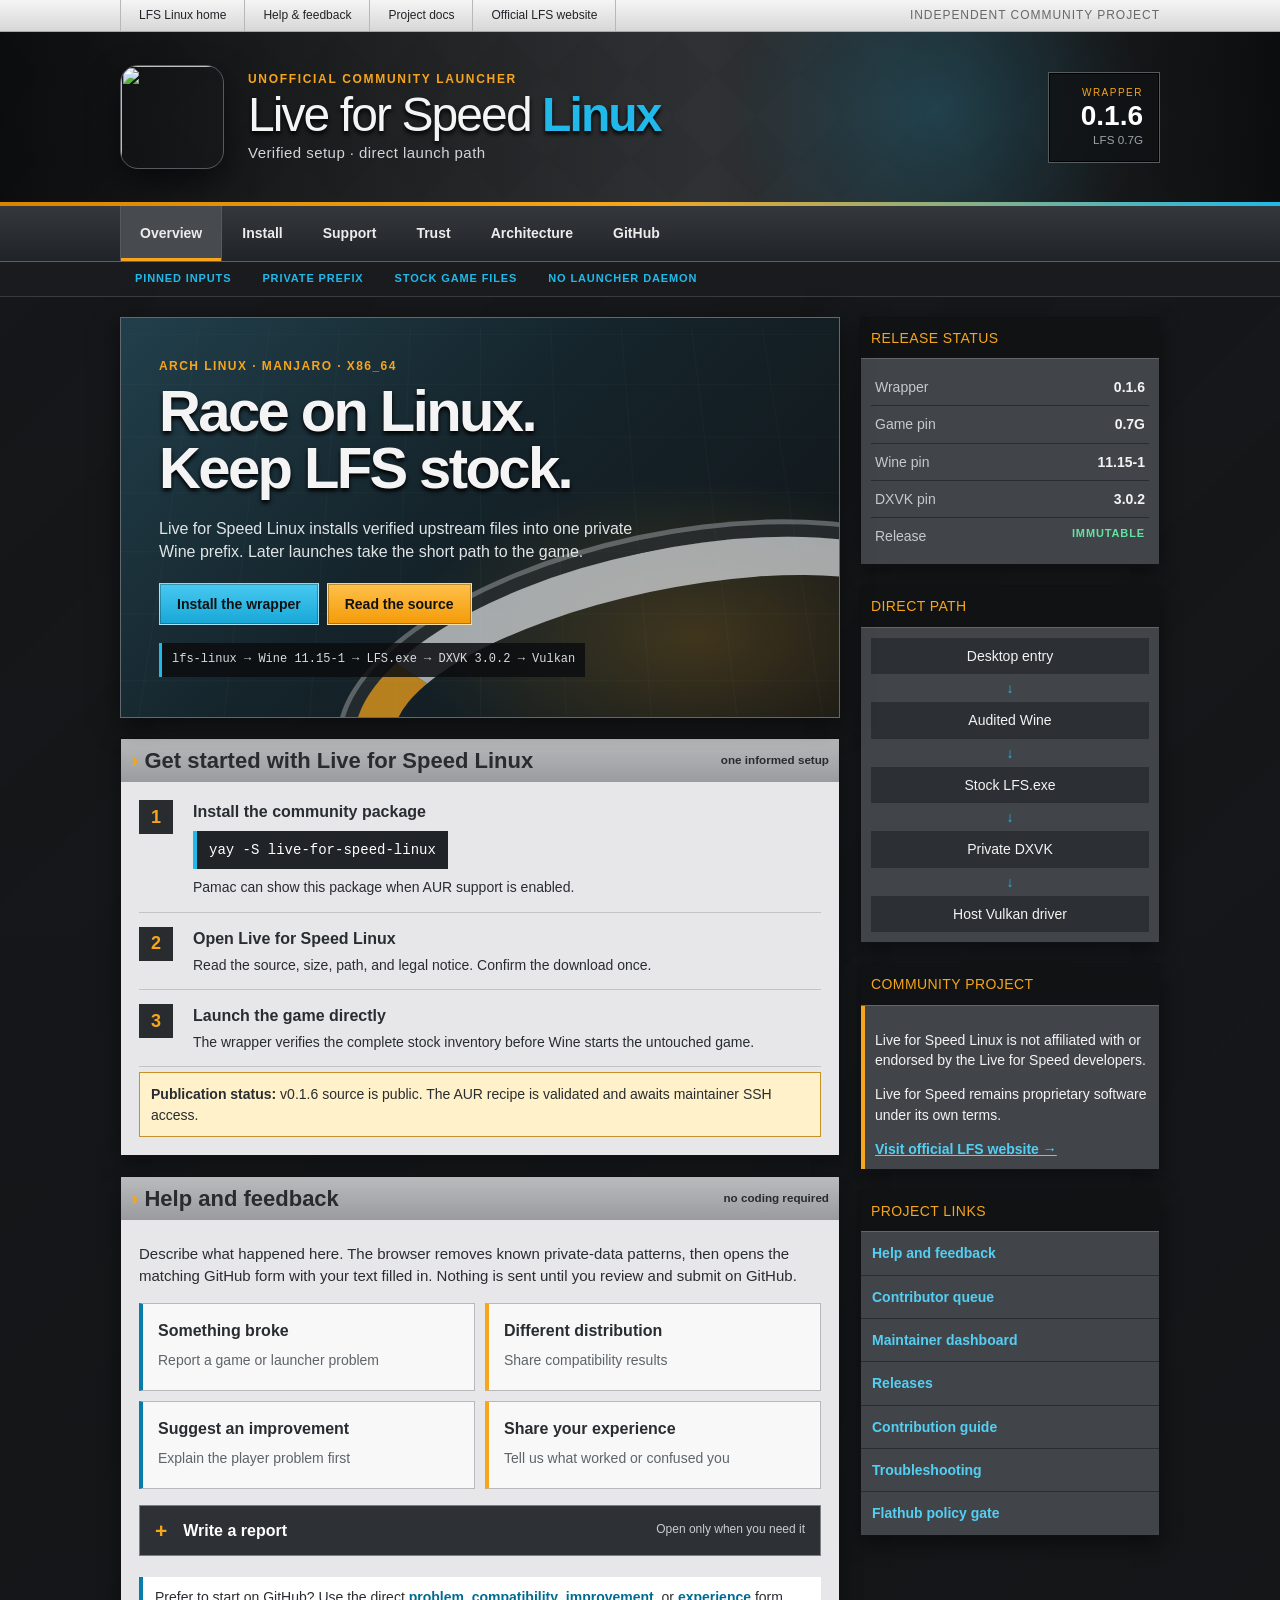
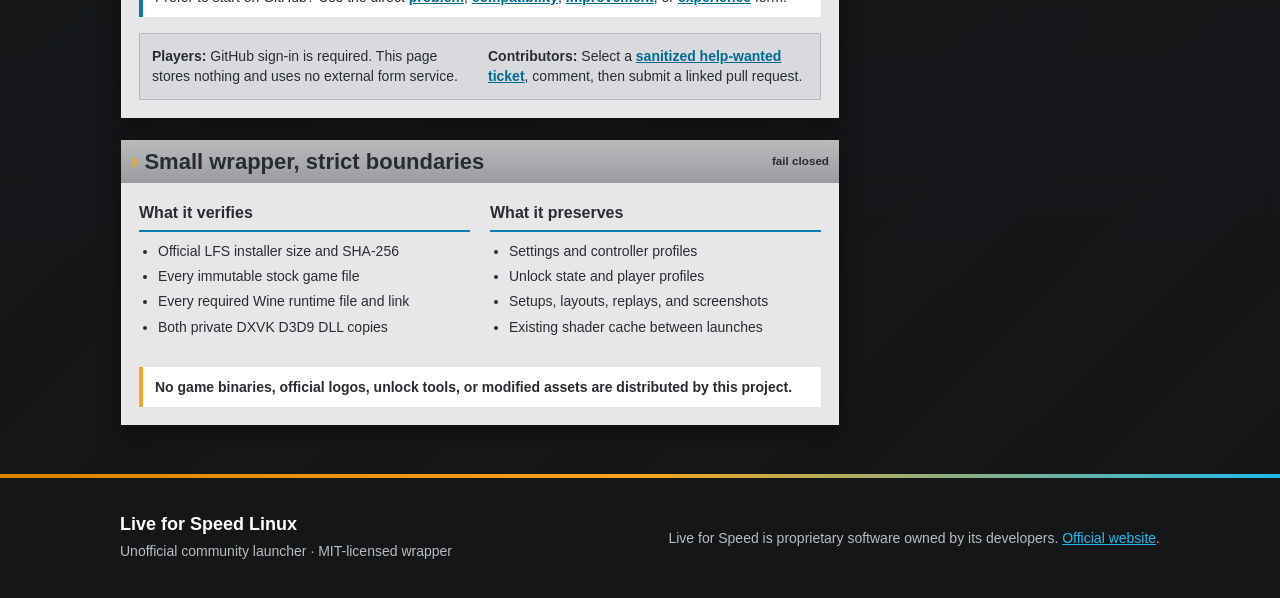
==== commit 21364e1f: "fix: collapse website feedback form" ====
--- a/website/index.html
+++ b/website/index.html
@@ -115,24 +115,30 @@
           <p class="support-lede">Describe what happened here. The browser removes known private-data patterns, then opens the matching GitHub form with your text filled in. Nothing is sent until you review and submit on GitHub.</p>
 
           <div class="support-grid" aria-label="Choose a report type">
-            <button class="support-card" type="button" data-feedback-kind="bug">
+            <button class="support-card" type="button" data-feedback-kind="bug" aria-controls="feedback-disclosure" aria-expanded="false">
               <strong>Something broke</strong>
               <span>Report a game or launcher problem</span>
             </button>
-            <button class="support-card" type="button" data-feedback-kind="compatibility">
+            <button class="support-card" type="button" data-feedback-kind="compatibility" aria-controls="feedback-disclosure" aria-expanded="false">
               <strong>Different distribution</strong>
               <span>Share compatibility results</span>
             </button>
-            <button class="support-card" type="button" data-feedback-kind="feature">
+            <button class="support-card" type="button" data-feedback-kind="feature" aria-controls="feedback-disclosure" aria-expanded="false">
               <strong>Suggest an improvement</strong>
               <span>Explain the player problem first</span>
             </button>
-            <button class="support-card" type="button" data-feedback-kind="feedback">
+            <button class="support-card" type="button" data-feedback-kind="feedback" aria-controls="feedback-disclosure" aria-expanded="false">
               <strong>Share your experience</strong>
               <span>Tell us what worked or confused you</span>
             </button>
           </div>
 
+          <details id="feedback-disclosure" class="feedback-disclosure">
+            <summary>
+              <strong id="feedback-summary-label">Write a report</strong>
+              <span>Open only when you need it</span>
+            </summary>
+            <div class="feedback-shell">
           <form id="feedback-form" class="feedback-form" action="#support">
             <div class="form-grid">
               <label>
@@ -206,7 +212,10 @@
               <input type="checkbox" id="safety" value="confirmed" required>
               I understand the report is public. I will review the sanitized text and will not add passwords, unlock data, registry files, proprietary files, or private logs on GitHub.
             </label>
-            <button class="button blue prepare-button" type="submit">Prepare GitHub handoff</button>
+            <div class="form-actions">
+              <button class="button blue prepare-button" type="submit">Prepare GitHub handoff</button>
+              <button id="collapse-feedback" class="collapse-button" type="button">Collapse form</button>
+            </div>
           </form>
 
           <div id="feedback-result" class="feedback-result" aria-live="polite" hidden>
@@ -217,6 +226,8 @@
               <pre id="report-preview"></pre>
             </details>
           </div>
+            </div>
+          </details>
 
           <p class="direct-forms">Prefer to start on GitHub? Use the direct <a href="https://github.com/mitzracing/live-for-speed-linux/issues/new?template=bug.yml">problem</a>, <a href="https://github.com/mitzracing/live-for-speed-linux/issues/new?template=compatibility.yml">compatibility</a>, <a href="https://github.com/mitzracing/live-for-speed-linux/issues/new?template=feature.yml">improvement</a>, or <a href="https://github.com/mitzracing/live-for-speed-linux/issues/new?template=feedback.yml">experience</a> form.</p>
           <noscript><p class="publication">JavaScript is disabled. Use one of the direct GitHub forms above and remove private data yourself.</p></noscript>
--- a/website/styles.css
+++ b/website/styles.css
@@ -163,16 +163,28 @@
 .support-card strong { font-size: 16px; }
 .support-card span { color: #5e646a; }
 .support-card:hover, .support-card:focus-visible { border-color: var(--cyan-deep); background: #fff; transform: translateY(-1px); }
-.feedback-form { display: grid; gap: 13px; padding: 15px; border: 1px solid #b7b9bc; background: #f7f7f8; }
+.feedback-disclosure { border: 1px solid #7a7f84; background: #f7f7f8; }
+.feedback-disclosure > summary { display: flex; align-items: center; justify-content: space-between; gap: 16px; padding: 13px 15px; background: #2d3135; color: #fff; cursor: pointer; list-style: none; }
+.feedback-disclosure > summary::-webkit-details-marker { display: none; }
+.feedback-disclosure > summary::before { color: var(--orange); content: "+"; font-size: 21px; font-weight: 800; line-height: 1; }
+.feedback-disclosure[open] > summary::before { content: "−"; }
+.feedback-disclosure > summary strong { margin-right: auto; font-size: 16px; }
+.feedback-disclosure > summary span { color: #c8cdd1; font-size: 12px; }
+.feedback-disclosure > summary:hover, .feedback-disclosure > summary:focus-visible { background: #3a3f44; }
+.feedback-shell { padding: 12px; }
+.feedback-form { display: grid; gap: 11px; padding: 13px; border: 1px solid #b7b9bc; background: #f7f7f8; }
 .form-grid { display: grid; grid-template-columns: 1fr 1fr; gap: 12px; }
 .feedback-form label { display: grid; gap: 5px; color: #34383c; font-weight: 700; }
 .feedback-form input, .feedback-form select, .feedback-form textarea { width: 100%; min-width: 0; padding: 9px 10px; border: 1px solid #858b90; border-radius: 0; background: #fff; color: #1d2023; font: inherit; font-weight: 400; }
-.feedback-form textarea { min-height: 92px; resize: vertical; }
+.feedback-form textarea { min-height: 74px; resize: vertical; }
 .feedback-form input:focus, .feedback-form select:focus, .feedback-form textarea:focus { border-color: var(--cyan-deep); outline: 2px solid #20b9ea55; outline-offset: 1px; }
 .feedback-form [hidden] { display: none; }
 .safety-check { grid-template-columns: auto 1fr !important; align-items: start; padding: 11px; border-left: 4px solid var(--orange); background: #fff1c9; font-weight: 400 !important; }
 .safety-check input { width: auto; margin-top: 3px; }
-.prepare-button { justify-self: start; font: inherit; cursor: pointer; }
+.form-actions { display: flex; flex-wrap: wrap; align-items: center; gap: 9px; }
+.prepare-button { font: inherit; cursor: pointer; }
+.collapse-button { padding: 9px 12px; border: 1px solid #858b90; background: #e5e6e8; color: #34383c; font: inherit; font-weight: 700; cursor: pointer; }
+.collapse-button:hover, .collapse-button:focus-visible { border-color: var(--cyan-deep); background: #fff; }
 .feedback-result { display: grid; gap: 12px; padding: 14px; border: 2px solid var(--cyan-deep); background: #fff; }
 .feedback-result[hidden] { display: none; }
 .feedback-result p { margin: 0; }
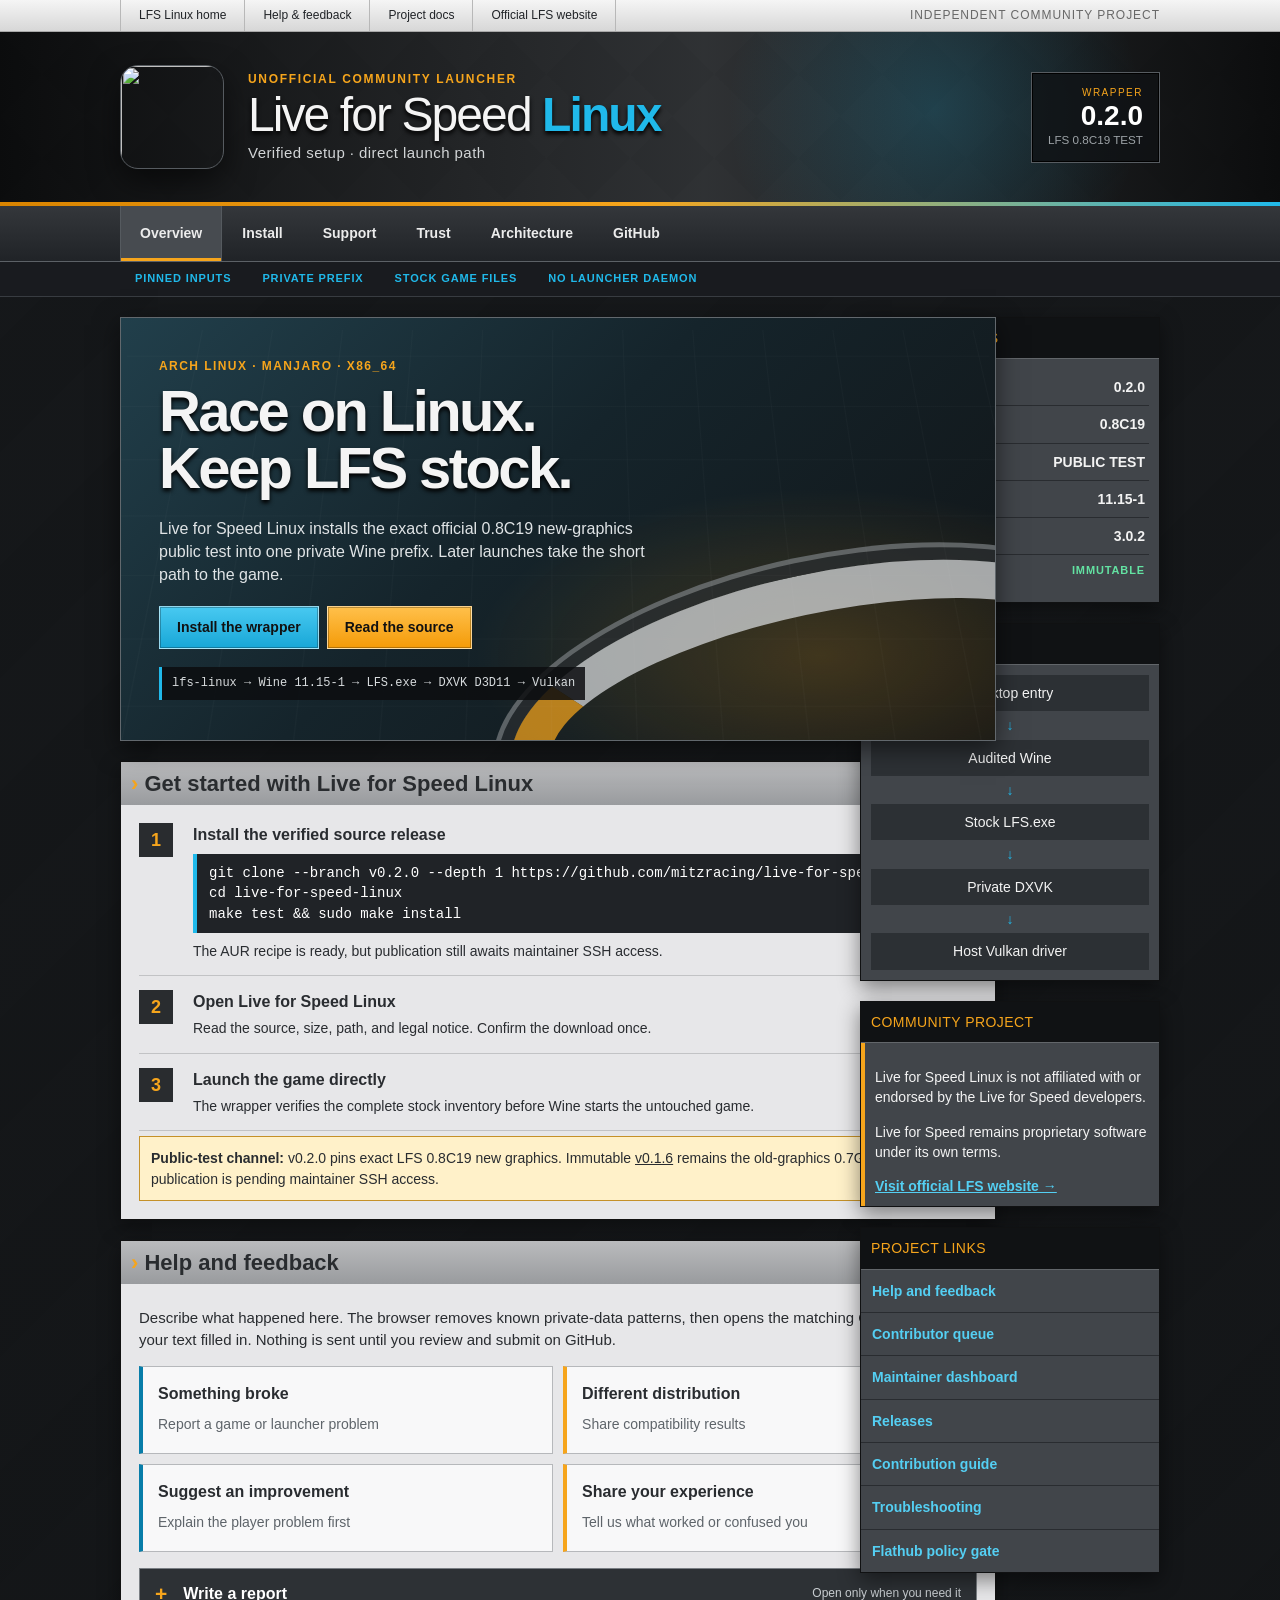
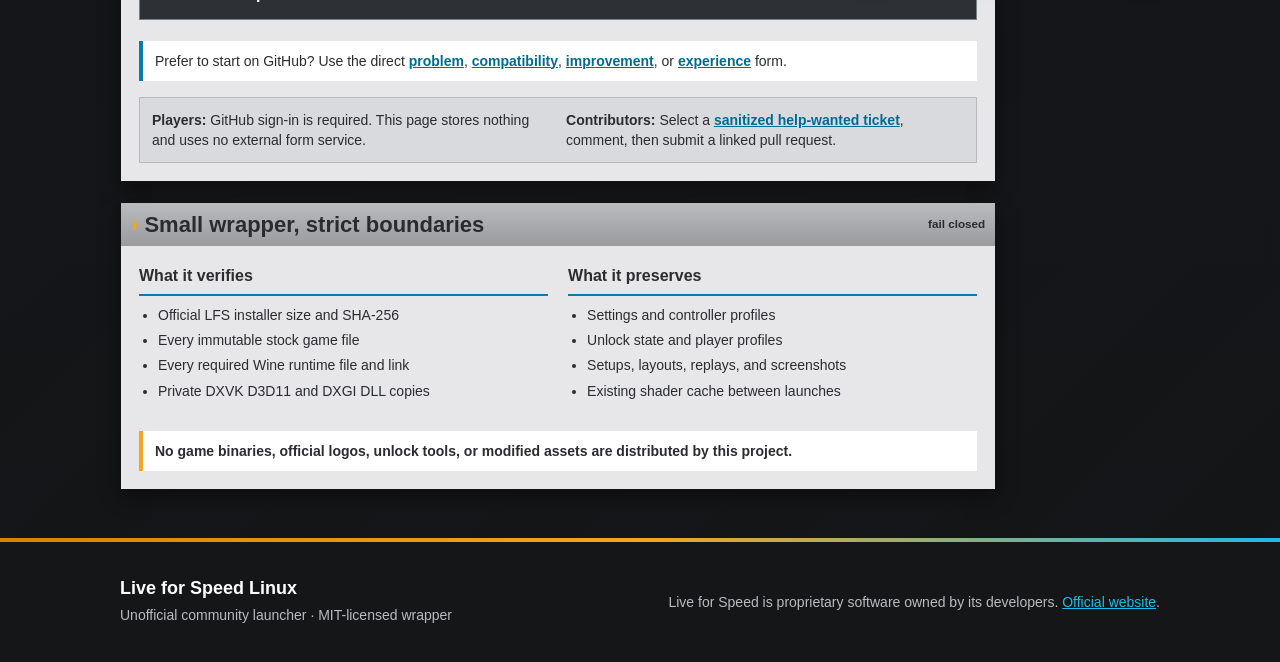
==== commit 72da8a16: "feat: migrate launcher to LFS 0.8C19 public test Pin and fully inventory the official new-graphics p" ====
--- a/website/index.html
+++ b/website/index.html
@@ -32,8 +32,8 @@
       </a>
       <div class="release-chip" aria-label="Current release">
         <span>WRAPPER</span>
-        <strong>0.1.6</strong>
-        <small>LFS 0.7G</small>
+        <strong>0.2.0</strong>
+        <small>LFS 0.8C19 TEST</small>
       </div>
     </div>
   </header>
@@ -65,12 +65,12 @@
         <div class="hero-copy">
           <p class="eyebrow">Arch Linux · Manjaro · x86_64</p>
           <h1 id="hero-title">Race on Linux.<br>Keep LFS stock.</h1>
-          <p>Live for Speed Linux installs verified upstream files into one private Wine prefix. Later launches take the short path to the game.</p>
+          <p>Live for Speed Linux installs the exact official 0.8C19 new-graphics public test into one private Wine prefix. Later launches take the short path to the game.</p>
           <div class="hero-actions">
             <a class="button blue" href="#install">Install the wrapper</a>
             <a class="button orange" href="https://github.com/mitzracing/live-for-speed-linux">Read the source</a>
           </div>
-          <code class="route">lfs-linux → Wine 11.15-1 → LFS.exe → DXVK 3.0.2 → Vulkan</code>
+          <code class="route">lfs-linux → Wine 11.15-1 → LFS.exe → DXVK D3D11 → Vulkan</code>
         </div>
       </section>
 
@@ -83,9 +83,11 @@
           <article>
             <span class="step-number">1</span>
             <div>
-              <h3>Install the community package</h3>
-              <pre><code>yay -S live-for-speed-linux</code></pre>
-              <p>Pamac can show this package when AUR support is enabled.</p>
+              <h3>Install the verified source release</h3>
+              <pre><code>git clone --branch v0.2.0 --depth 1 https://github.com/mitzracing/live-for-speed-linux.git
+cd live-for-speed-linux
+make test &amp;&amp; sudo make install</code></pre>
+              <p>The AUR recipe is ready, but publication still awaits maintainer SSH access.</p>
             </div>
           </article>
           <article>
@@ -102,7 +104,7 @@
               <p>The wrapper verifies the complete stock inventory before Wine starts the untouched game.</p>
             </div>
           </article>
-          <p class="publication"><strong>Publication status:</strong> v0.1.6 source is public. The AUR recipe is validated and awaits maintainer SSH access.</p>
+          <p class="publication"><strong>Public-test channel:</strong> v0.2.0 pins exact LFS 0.8C19 new graphics. Immutable <a href="https://github.com/mitzracing/live-for-speed-linux/releases/tag/v0.1.6">v0.1.6</a> remains the old-graphics 0.7G fallback. AUR publication is pending maintainer SSH access.</p>
         </div>
       </section>
 
@@ -251,7 +253,7 @@
               <li>Official LFS installer size and SHA-256</li>
               <li>Every immutable stock game file</li>
               <li>Every required Wine runtime file and link</li>
-              <li>Both private DXVK D3D9 DLL copies</li>
+              <li>Private DXVK D3D11 and DXGI DLL copies</li>
             </ul>
           </div>
           <div>
@@ -272,8 +274,9 @@
       <section class="side-panel">
         <h2>RELEASE STATUS</h2>
         <div class="side-body status-list">
-          <p><span>Wrapper</span><strong>0.1.6</strong></p>
-          <p><span>Game pin</span><strong>0.7G</strong></p>
+          <p><span>Wrapper</span><strong>0.2.0</strong></p>
+          <p><span>Game pin</span><strong>0.8C19</strong></p>
+          <p><span>Channel</span><strong>PUBLIC TEST</strong></p>
           <p><span>Wine pin</span><strong>11.15-1</strong></p>
           <p><span>DXVK pin</span><strong>3.0.2</strong></p>
           <p><span>Release</span><strong class="ok">IMMUTABLE</strong></p>
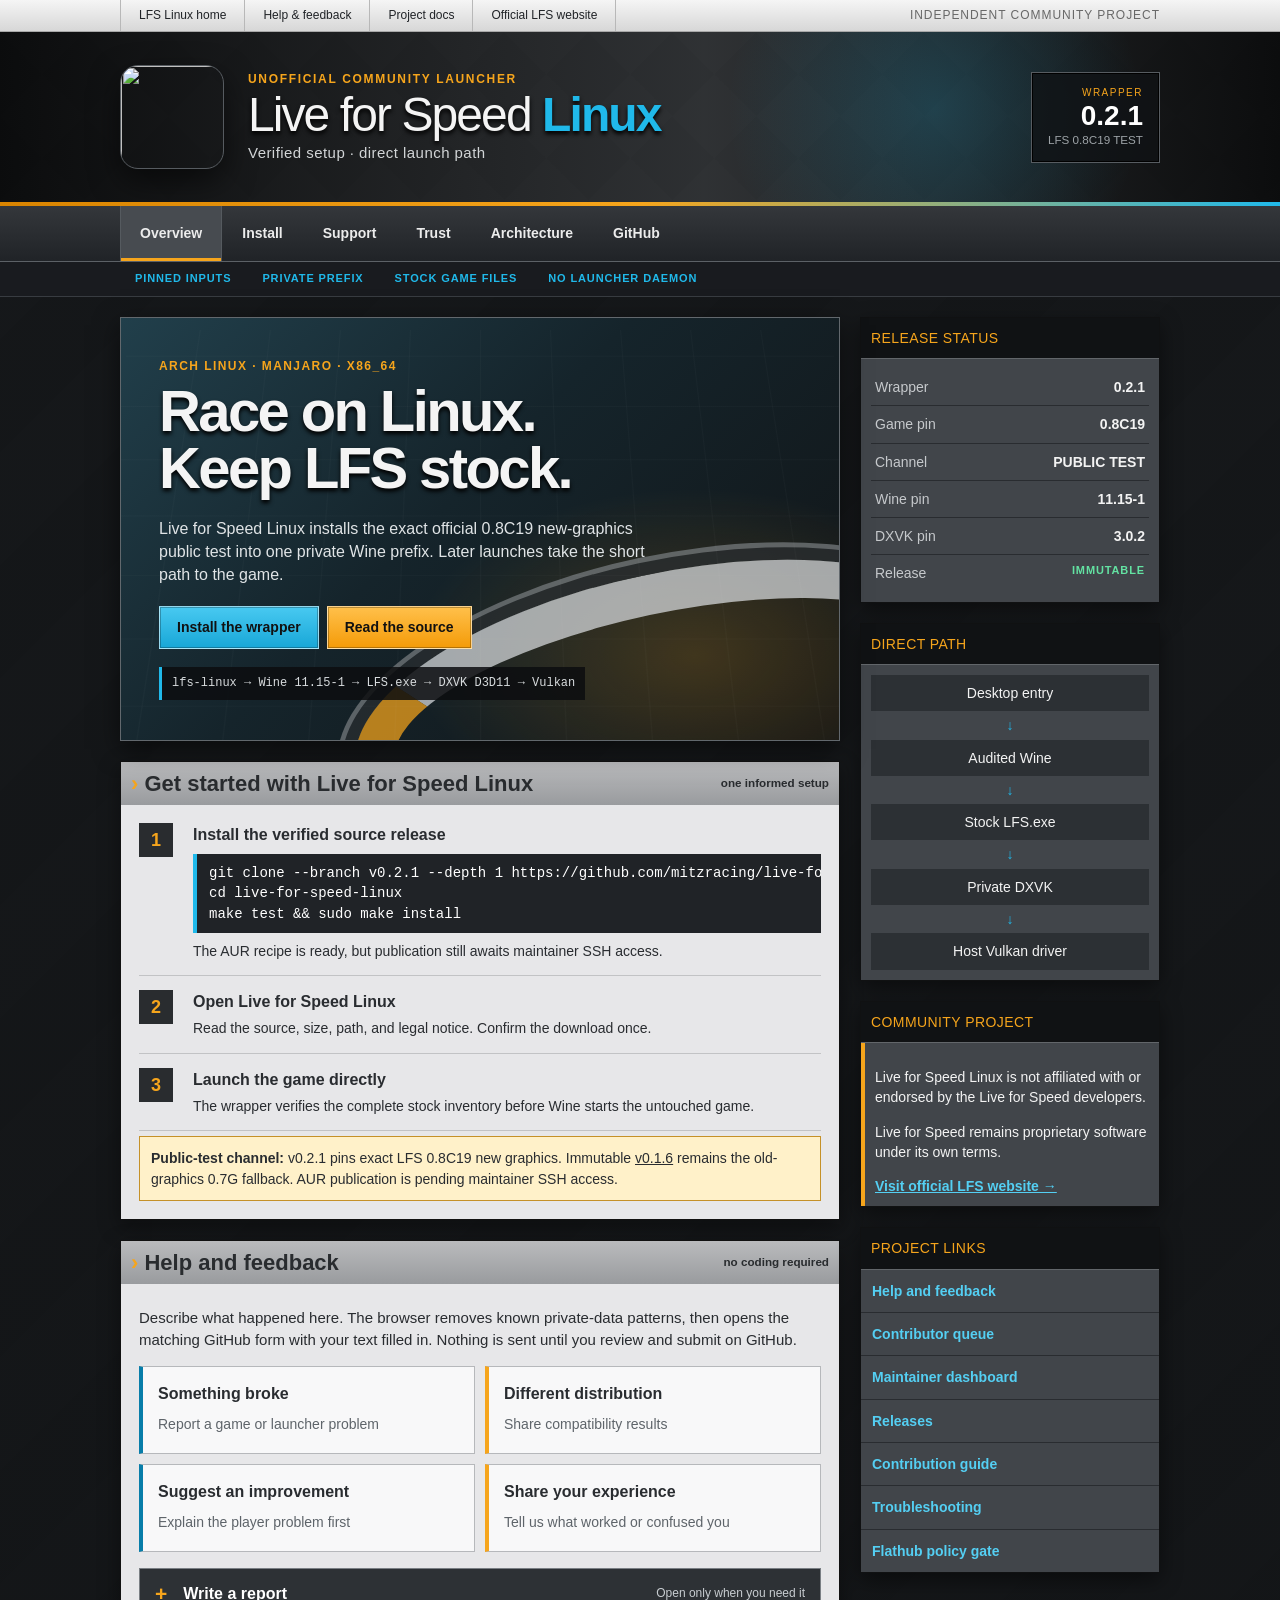
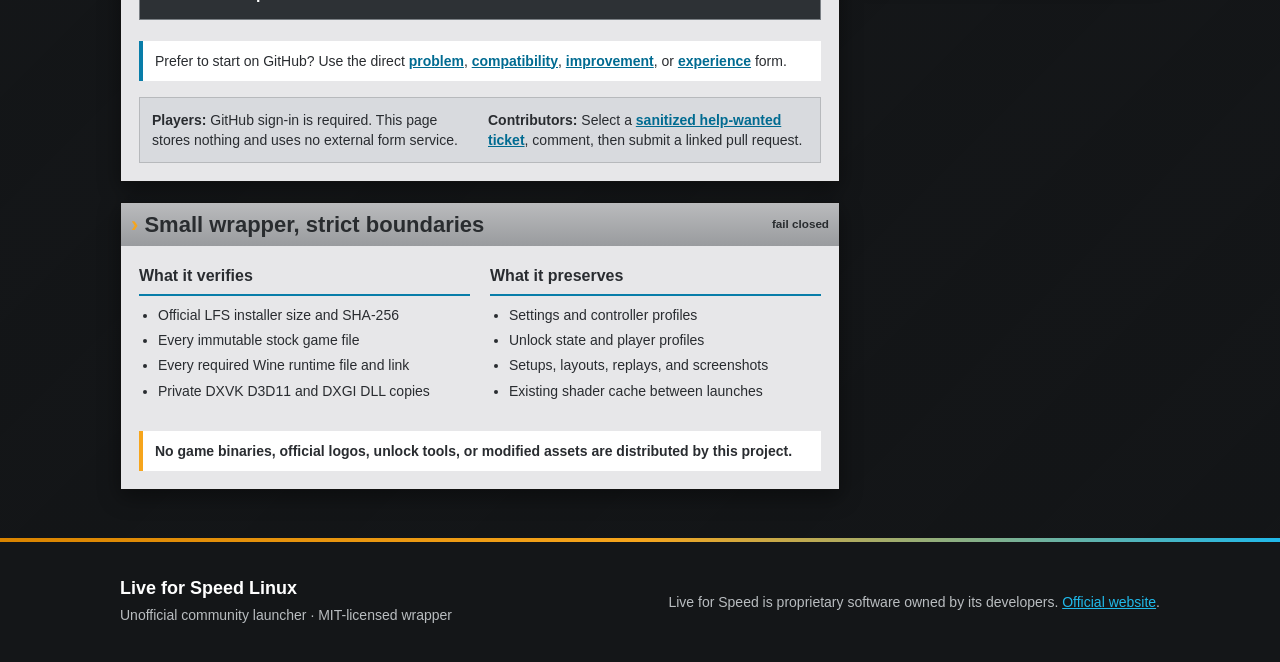
==== commit 82f102c2: "fix(website): prevent sidebar overlap Constrain outer and nested grid tracks so long install content" ====
--- a/website/index.html
+++ b/website/index.html
@@ -32,7 +32,7 @@
       </a>
       <div class="release-chip" aria-label="Current release">
         <span>WRAPPER</span>
-        <strong>0.2.0</strong>
+        <strong>0.2.1</strong>
         <small>LFS 0.8C19 TEST</small>
       </div>
     </div>
@@ -84,7 +84,7 @@
             <span class="step-number">1</span>
             <div>
               <h3>Install the verified source release</h3>
-              <pre><code>git clone --branch v0.2.0 --depth 1 https://github.com/mitzracing/live-for-speed-linux.git
+              <pre><code>git clone --branch v0.2.1 --depth 1 https://github.com/mitzracing/live-for-speed-linux.git
 cd live-for-speed-linux
 make test &amp;&amp; sudo make install</code></pre>
               <p>The AUR recipe is ready, but publication still awaits maintainer SSH access.</p>
@@ -104,7 +104,7 @@
               <p>The wrapper verifies the complete stock inventory before Wine starts the untouched game.</p>
             </div>
           </article>
-          <p class="publication"><strong>Public-test channel:</strong> v0.2.0 pins exact LFS 0.8C19 new graphics. Immutable <a href="https://github.com/mitzracing/live-for-speed-linux/releases/tag/v0.1.6">v0.1.6</a> remains the old-graphics 0.7G fallback. AUR publication is pending maintainer SSH access.</p>
+          <p class="publication"><strong>Public-test channel:</strong> v0.2.1 pins exact LFS 0.8C19 new graphics. Immutable <a href="https://github.com/mitzracing/live-for-speed-linux/releases/tag/v0.1.6">v0.1.6</a> remains the old-graphics 0.7G fallback. AUR publication is pending maintainer SSH access.</p>
         </div>
       </section>
 
@@ -274,7 +274,7 @@
       <section class="side-panel">
         <h2>RELEASE STATUS</h2>
         <div class="side-body status-list">
-          <p><span>Wrapper</span><strong>0.2.0</strong></p>
+          <p><span>Wrapper</span><strong>0.2.1</strong></p>
           <p><span>Game pin</span><strong>0.8C19</strong></p>
           <p><span>Channel</span><strong>PUBLIC TEST</strong></p>
           <p><span>Wine pin</span><strong>11.15-1</strong></p>
--- a/website/styles.css
+++ b/website/styles.css
@@ -96,8 +96,8 @@
 .sub-nav { background: #191b1f; border-bottom: 1px solid #383c41; }
 .sub-nav .nav-row { gap: 31px; padding: 9px 15px; color: var(--cyan); font-size: 11px; font-weight: 700; letter-spacing: .08em; }
 
-.page-grid { display: grid; grid-template-columns: minmax(0, 720px) 300px; gap: 20px; padding-block: 20px 48px; }
-.main-column, .side-column { display: grid; align-content: start; gap: 20px; }
+.page-grid { display: grid; grid-template-columns: minmax(0, 1fr) 300px; gap: 20px; padding-block: 20px 48px; }
+.main-column, .side-column { display: grid; min-width: 0; grid-template-columns: minmax(0, 1fr); align-content: start; gap: 20px; }
 .race-card {
   position: relative;
   min-height: 330px;
@@ -147,8 +147,8 @@
 .panel-heading h2 span { color: var(--orange); }
 .panel-heading small { font-weight: 700; }
 .panel-body { padding: 18px; background: var(--paper); color: var(--text); }
-.install-steps { display: grid; gap: 0; }
-.install-steps article { display: grid; grid-template-columns: 42px 1fr; gap: 12px; padding: 14px 0; border-bottom: 1px solid #c2c3c5; }
+.install-steps { display: grid; grid-template-columns: minmax(0, 1fr); gap: 0; }
+.install-steps article { display: grid; grid-template-columns: 42px minmax(0, 1fr); gap: 12px; padding: 14px 0; border-bottom: 1px solid #c2c3c5; }
 .install-steps article:first-child { padding-top: 0; }
 .step-number { display: grid; width: 34px; height: 34px; place-items: center; background: #292c2f; color: var(--orange); font-size: 18px; font-weight: 800; }
 .panel-body h3 { margin: 0 0 5px; font-size: 16px; }
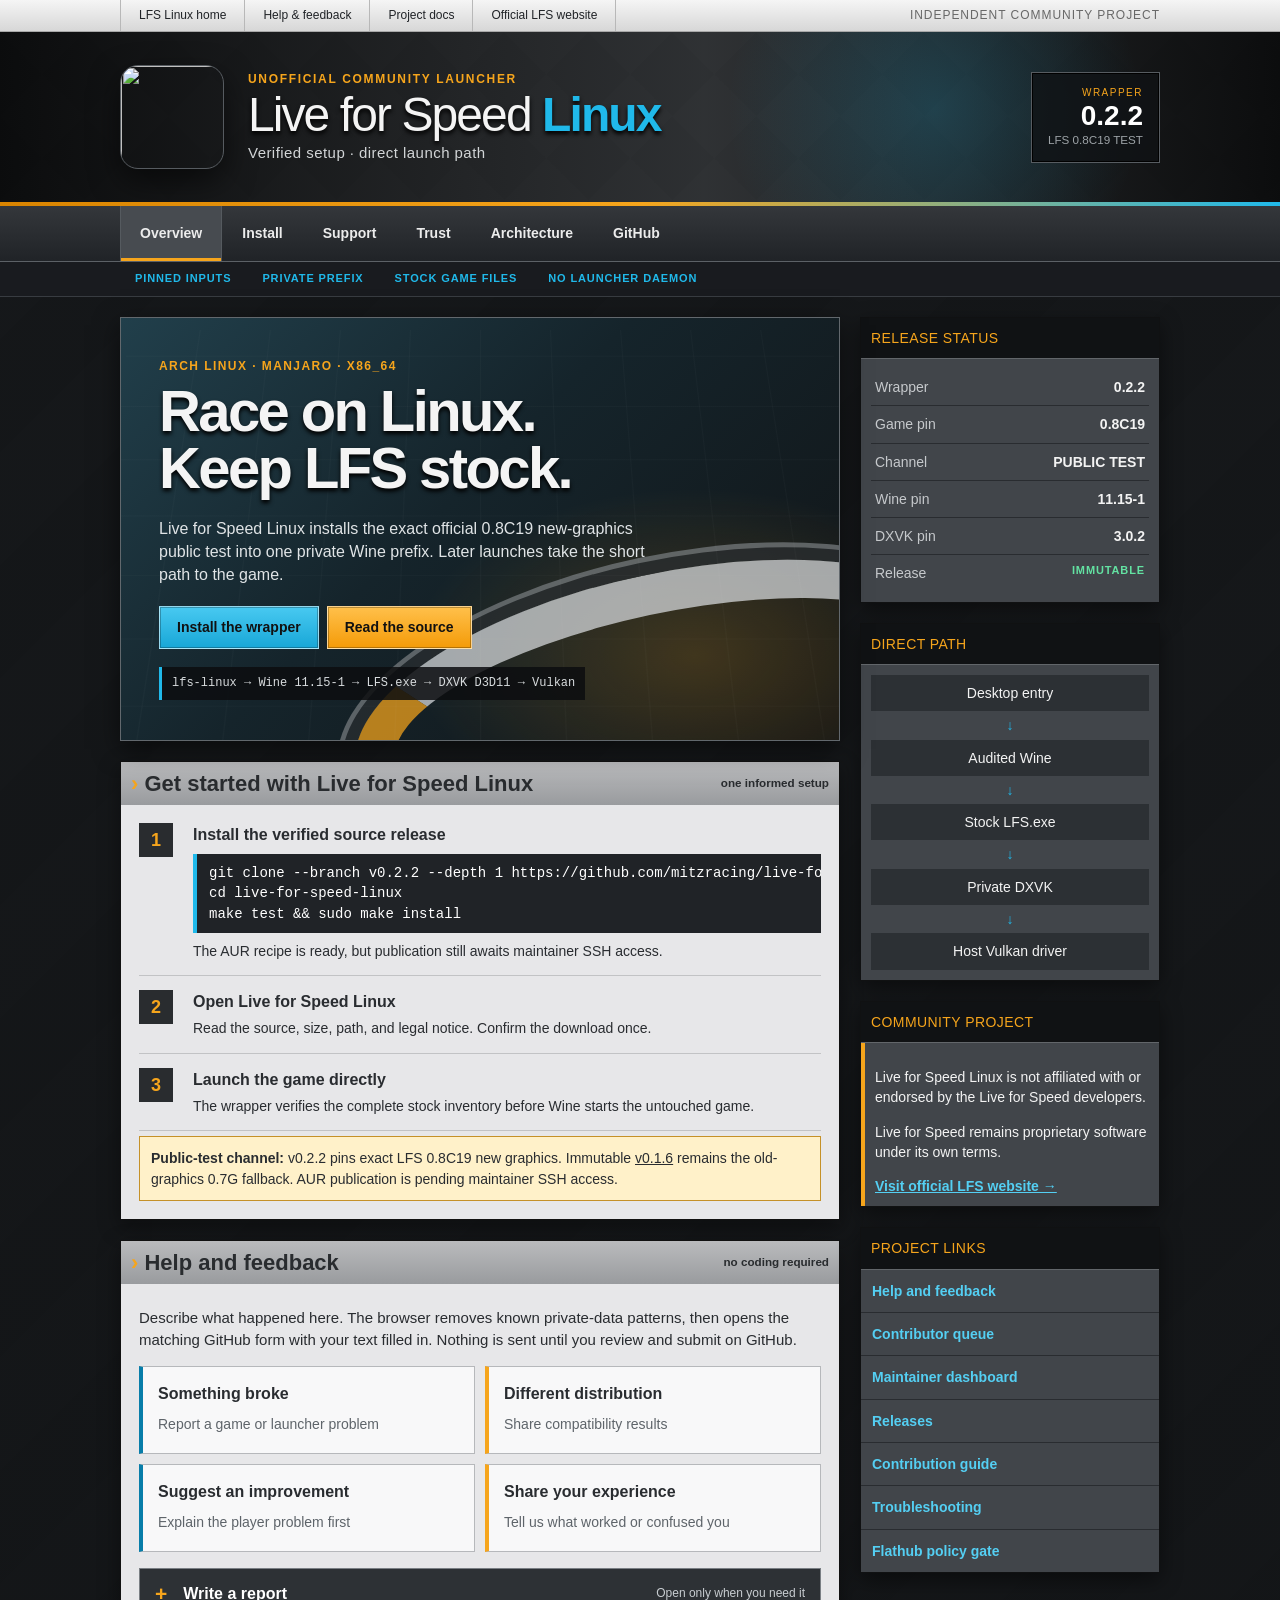
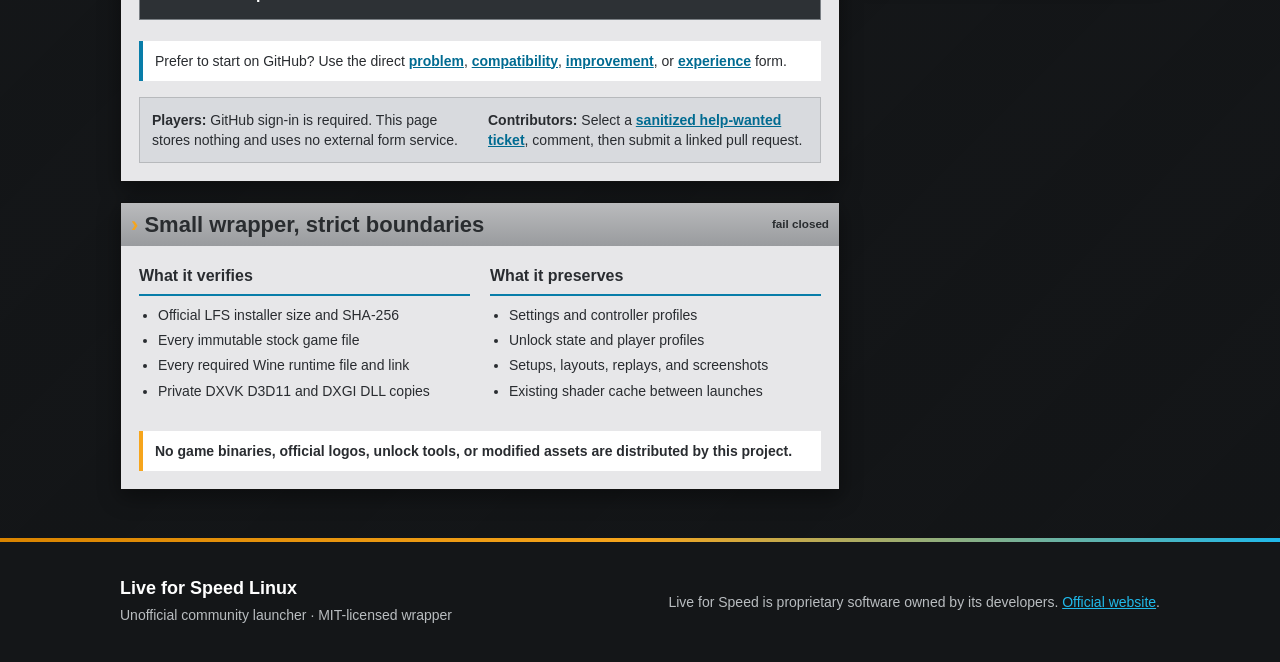
==== commit b34704c5: "chore(deps): update GitHub Actions to Node 24 Bundle the reviewed checkout v7, configure-pages v6, u" ====
--- a/website/index.html
+++ b/website/index.html
@@ -32,7 +32,7 @@
       </a>
       <div class="release-chip" aria-label="Current release">
         <span>WRAPPER</span>
-        <strong>0.2.1</strong>
+        <strong>0.2.2</strong>
         <small>LFS 0.8C19 TEST</small>
       </div>
     </div>
@@ -84,7 +84,7 @@
             <span class="step-number">1</span>
             <div>
               <h3>Install the verified source release</h3>
-              <pre><code>git clone --branch v0.2.1 --depth 1 https://github.com/mitzracing/live-for-speed-linux.git
+              <pre><code>git clone --branch v0.2.2 --depth 1 https://github.com/mitzracing/live-for-speed-linux.git
 cd live-for-speed-linux
 make test &amp;&amp; sudo make install</code></pre>
               <p>The AUR recipe is ready, but publication still awaits maintainer SSH access.</p>
@@ -104,7 +104,7 @@
               <p>The wrapper verifies the complete stock inventory before Wine starts the untouched game.</p>
             </div>
           </article>
-          <p class="publication"><strong>Public-test channel:</strong> v0.2.1 pins exact LFS 0.8C19 new graphics. Immutable <a href="https://github.com/mitzracing/live-for-speed-linux/releases/tag/v0.1.6">v0.1.6</a> remains the old-graphics 0.7G fallback. AUR publication is pending maintainer SSH access.</p>
+          <p class="publication"><strong>Public-test channel:</strong> v0.2.2 pins exact LFS 0.8C19 new graphics. Immutable <a href="https://github.com/mitzracing/live-for-speed-linux/releases/tag/v0.1.6">v0.1.6</a> remains the old-graphics 0.7G fallback. AUR publication is pending maintainer SSH access.</p>
         </div>
       </section>
 
@@ -274,7 +274,7 @@
       <section class="side-panel">
         <h2>RELEASE STATUS</h2>
         <div class="side-body status-list">
-          <p><span>Wrapper</span><strong>0.2.1</strong></p>
+          <p><span>Wrapper</span><strong>0.2.2</strong></p>
           <p><span>Game pin</span><strong>0.8C19</strong></p>
           <p><span>Channel</span><strong>PUBLIC TEST</strong></p>
           <p><span>Wine pin</span><strong>11.15-1</strong></p>
